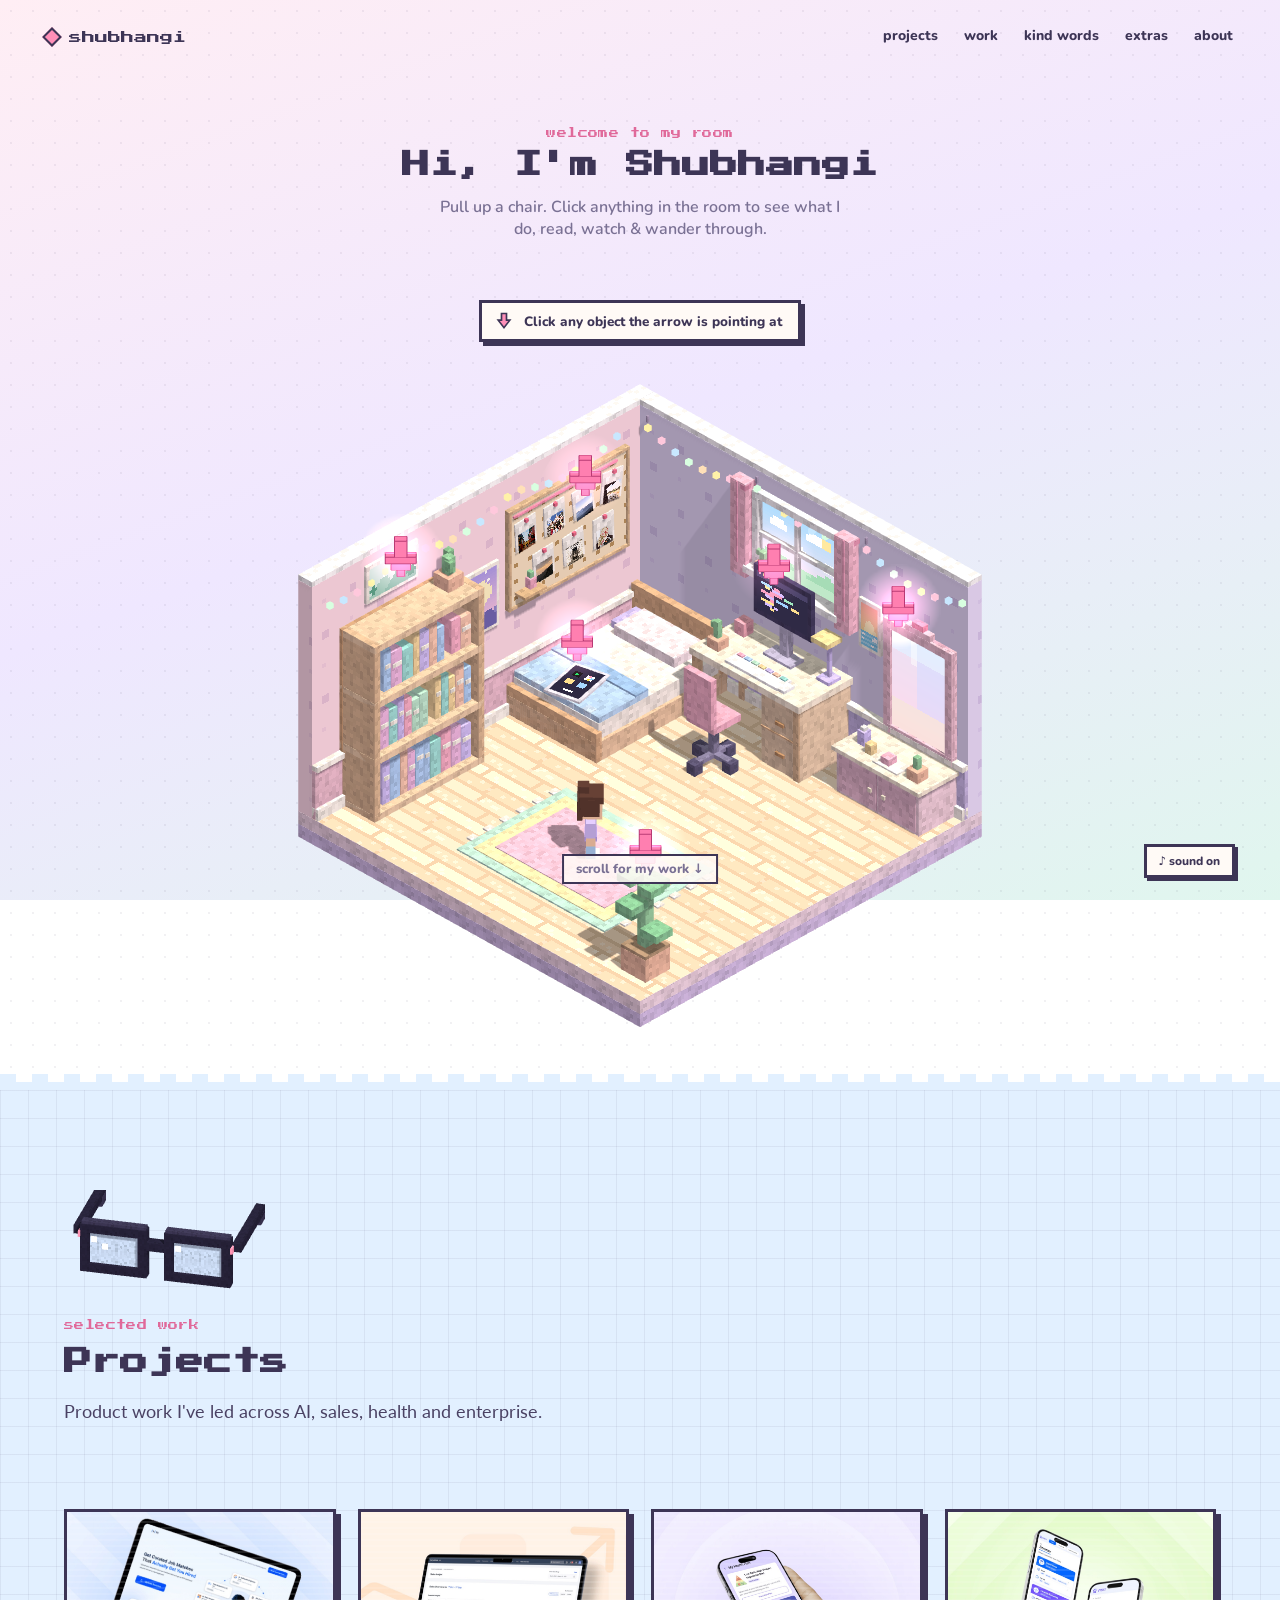
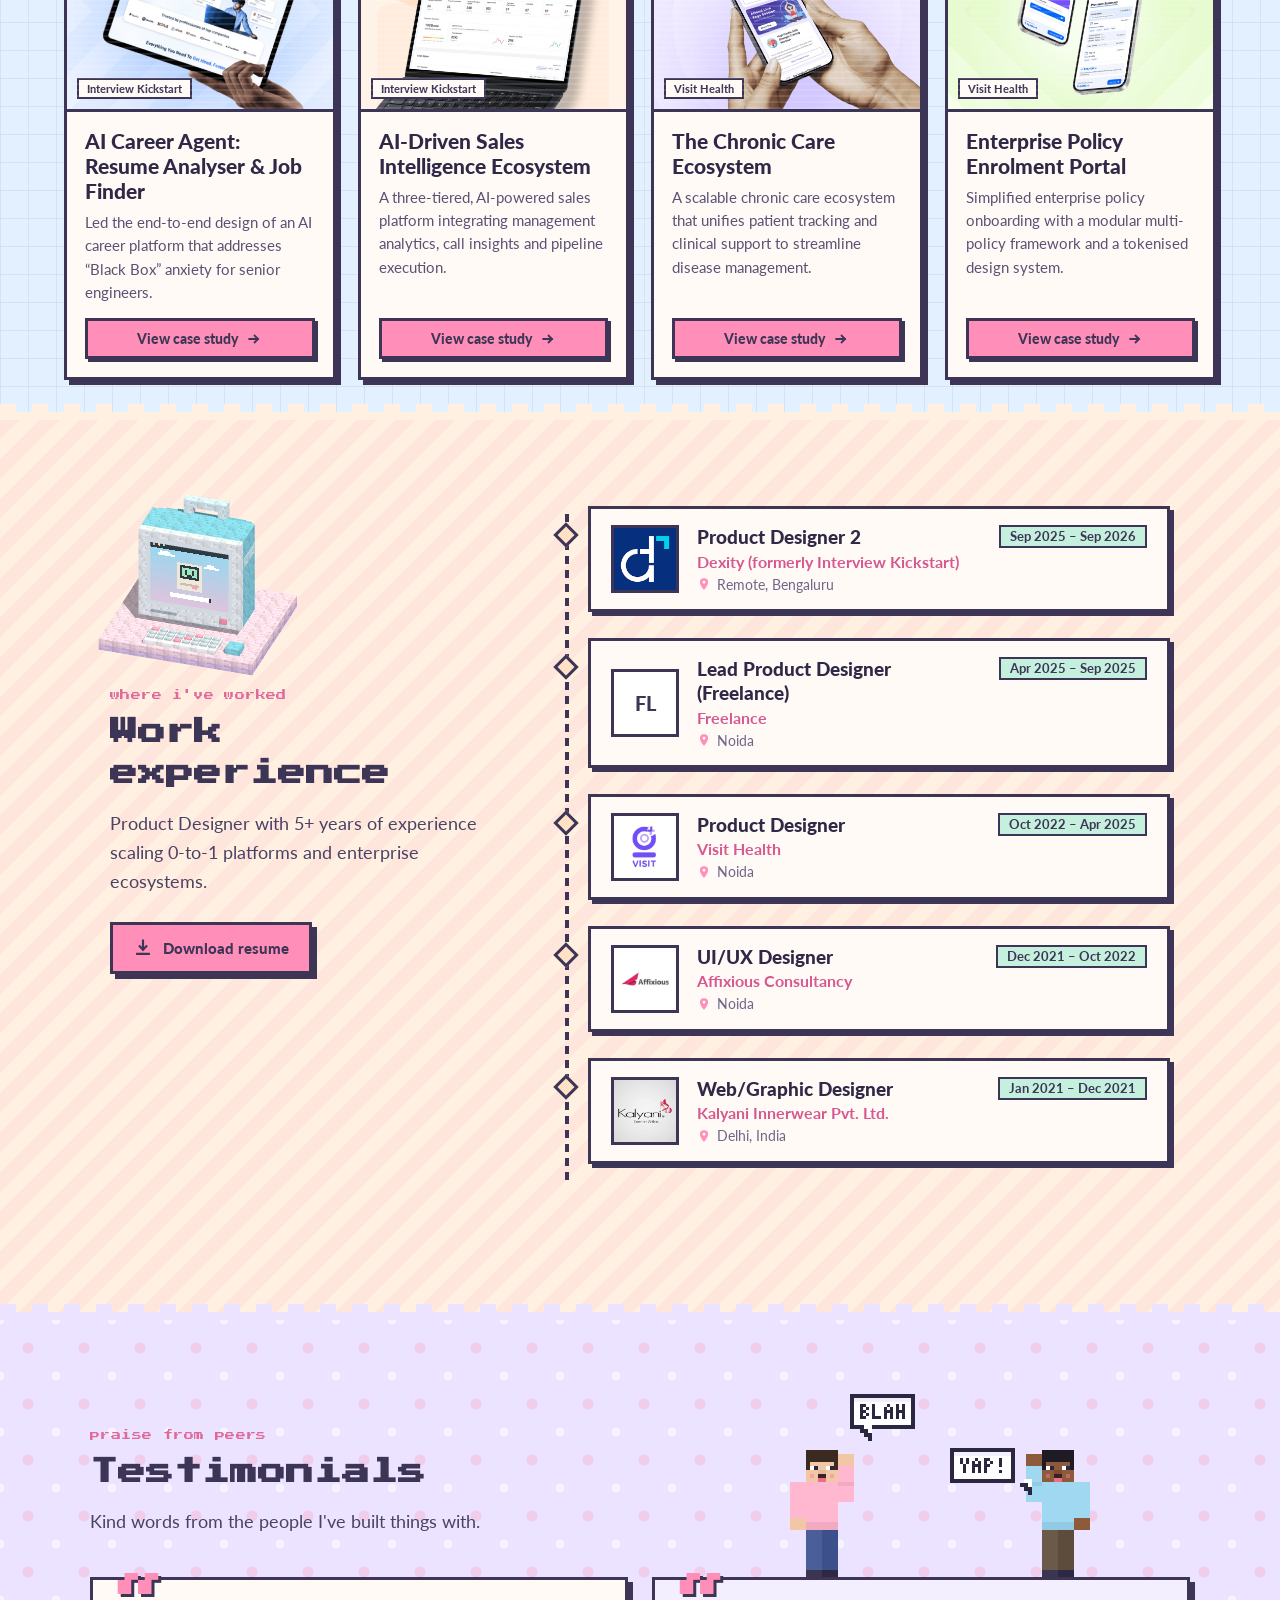
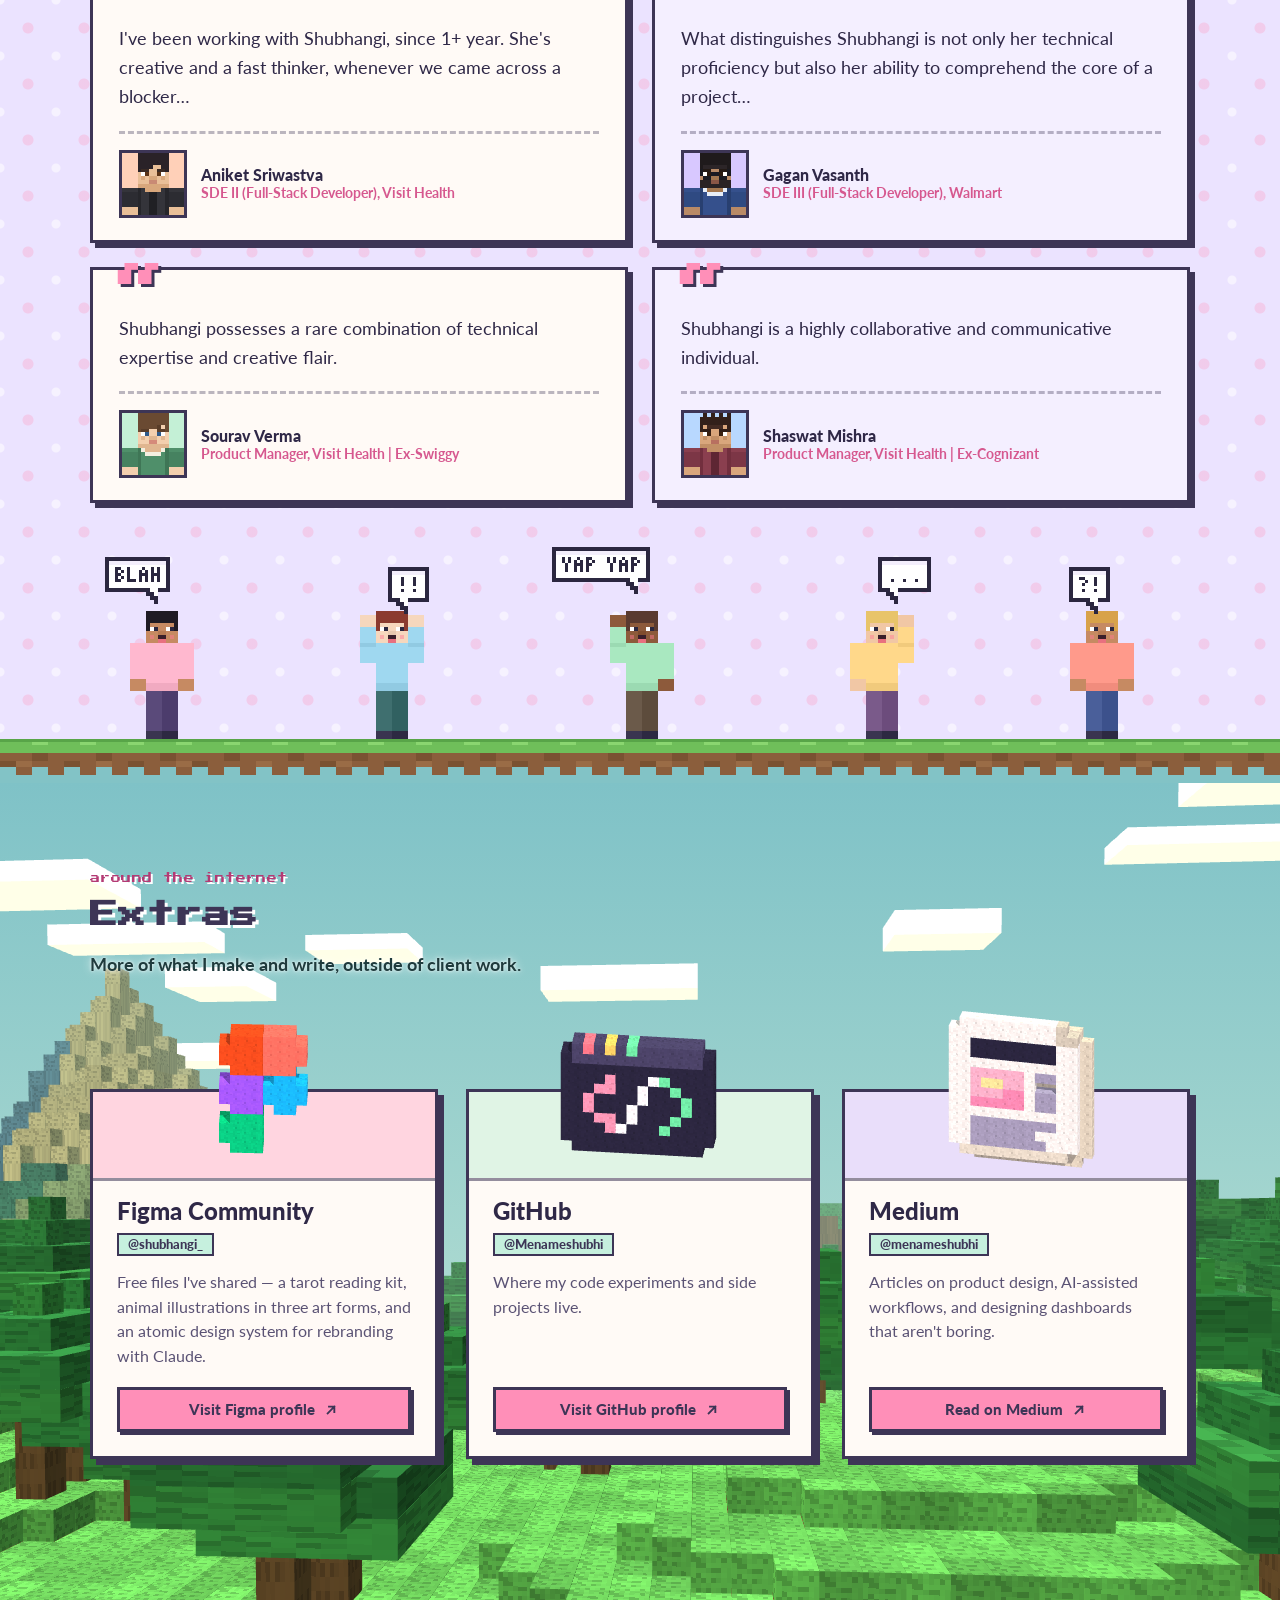
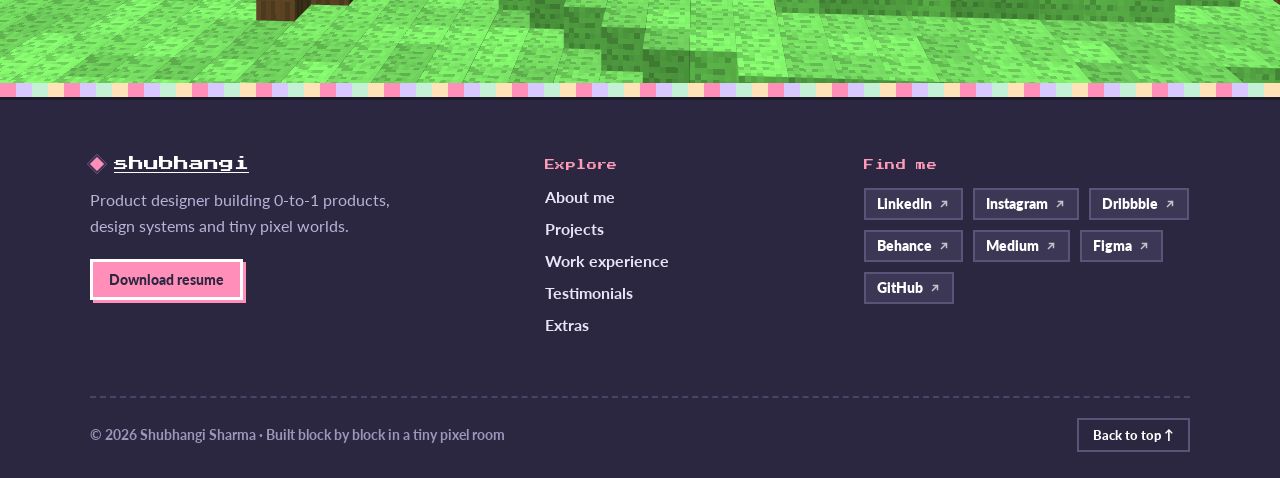
==== index.html @ 0a7a53a0 "Add interactive 3D portfolio site Minecraft-style isometric room (desk, bookshelf, mirror, iPad, peg" ====
<!doctype html>
<html lang="en">
<head>
<meta charset="utf-8">
<meta name="viewport" content="width=device-width, initial-scale=1">
<title>Shubhangi · Portfolio</title>
<link rel="preconnect" href="https://fonts.googleapis.com">
<link rel="preconnect" href="https://fonts.gstatic.com" crossorigin>
<link href="https://fonts.googleapis.com/css2?family=Lato:wght@400;700;900&family=Nunito:wght@400;600;800&family=Press+Start+2P&display=swap" rel="stylesheet">
<link rel="stylesheet" href="style.css">
</head>
<body>

<section id="hero">
  <canvas id="scene"></canvas>

  <header class="bar">
    <a class="brand" href="#hero"><span class="gem"></span>shubhangi</a>
    <nav><a href="#projects">projects</a><a href="#work">work</a><a href="#testimonials">kind words</a><a href="#extras">extras</a><a href="#hero">about</a></nav>
  </header>

  <div class="intro" id="intro">
    <p class="eyebrow">welcome to my room</p>
    <h1>Hi, I'm Shubhangi</h1>
    <p class="sub">Pull up a chair. Click anything in the room to see what I do, read, watch &amp; wander through.</p>
  </div>

  <aside class="panel" id="panel" aria-live="polite">
    <button class="back" id="back">&larr; back to room</button>
    <div id="panelBody"></div>
  </aside>

  <div class="hint" id="hint"><svg class="hint-arrow" viewBox="0 0 24 24" aria-hidden="true"><path d="M9 3h6v8h4l-7 9-7-9h4z" fill="#ff8fb8" stroke="#3d3556" stroke-width="2" stroke-linejoin="miter"/></svg>Click any object the arrow is pointing at</div>
  <a class="scroll" href="#projects">scroll for my work <span>&darr;</span></a>
  <button id="sound" class="sound" type="button" aria-label="Toggle sound">♪ sound on</button>
  <div id="bubble"></div>
  <div id="tip"></div>
</section>

<section id="projects">
  <div class="proj-wrap">
    <div class="proj-head">
      <canvas id="glasses" class="glasses" width="240" height="130" aria-label="Voxel computer glasses"></canvas>
      <p class="eyebrow">selected work</p>
      <h2>Projects</h2>
      <p class="proj-sub" id="projSub"></p>
    </div>
    <div class="proj-grid" id="projGrid"></div>
  </div>
</section>

<section id="work">
  <div class="work-grid">
    <div class="work-left">
      <canvas id="imac" class="imac" width="220" height="190" aria-label="Voxel iMac G3"></canvas>
      <p class="eyebrow">where I've worked</p>
      <h2>Work experience</h2>
      <p class="work-sum" id="workSummary"></p>
      <a class="resume-btn" id="resumeBtn" href="#" download>
        <svg viewBox="0 0 24 24" aria-hidden="true"><path d="M12 3v11m0 0 4-4m-4 4-4-4M5 19h14" fill="none" stroke="currentColor" stroke-width="2.6" stroke-linecap="square"/></svg>
        Download resume
      </a>
    </div>
    <ol class="tl" id="workList"></ol>
  </div>
</section>

<section id="testimonials">
  <div class="sec-wrap">
    <p class="eyebrow">praise from peers</p>
    <h2>Testimonials</h2>
    <p class="sec-sub" id="testiSub"></p>
    <div class="testi-grid" id="testiGrid"></div>
  </div>
</section>

<section id="extras">
  <canvas id="extrasBg" class="sec-bg" aria-hidden="true"></canvas>
  <div class="sec-wrap">
    <p class="eyebrow">around the internet</p>
    <h2>Extras</h2>
    <p class="sec-sub" id="extrasSub"></p>
    <div class="extras-grid" id="extrasGrid"></div>
  </div>
</section>

<footer id="footer" class="foot">
  <div class="foot-inner">
    <div class="foot-brand">
      <a class="brand" href="#hero"><span class="gem"></span>shubhangi</a>
      <p id="footTag"></p>
      <a class="foot-resume" id="footResume" href="#" download>Download resume</a>
    </div>
    <nav class="foot-col" aria-label="Sections">
      <h4>Explore</h4>
      <a href="#hero">About me</a><a href="#projects">Projects</a><a href="#work">Work experience</a><a href="#testimonials">Testimonials</a><a href="#extras">Extras</a>
    </nav>
    <div class="foot-col" aria-label="Social links">
      <h4>Find me</h4>
      <div class="foot-social" id="footSocial"></div>
    </div>
  </div>
  <div class="foot-bar">
    <span id="footCopy"></span>
    <button class="foot-top" id="toTop" type="button">Back to top <span aria-hidden="true">&uarr;</span></button>
  </div>
</footer>

<script src="vendor/three.min.js"></script>
<script>
  // dev-only: always fetch fresh JS/CSS while we iterate on the draft
  document.write('<script src="content.js?v=' + Date.now() + '"><\/script><script src="main.js?v=' + Date.now() + '"><\/script><script src="imac.js?v=' + Date.now() + '"><\/script><script src="projects.js?v=' + Date.now() + '"><\/script><script src="extras.js?v=' + Date.now() + '"><\/script><script src="extras-bg.js?v=' + Date.now() + '"><\/script>');
</script>
<div id="toast" class="toast" role="status"></div>
</body>
</html>
---- style.css ----
:root{
  --ink:#3d3556; --ink2:#7a7194; --card:#fffaf6;
  --pink:#ffc8dc; --lav:#dccfff; --mint:#c6f0de; --peach:#ffe2c6; --sky:#cde8ff;
  --pw:520px;
  --pix:'Press Start 2P', ui-monospace, monospace;
  --body:'Nunito', system-ui, sans-serif;
}
*{box-sizing:border-box}
html{scroll-behavior:smooth}
body{
  margin:0; font-family:var(--body); color:var(--ink);
  background:linear-gradient(160deg,#ffeef4 0%,#efe7ff 48%,#e0f6ee 100%) fixed;
}
a{color:inherit}

/* ---------- hero ---------- */
#hero{position:relative; height:100vh; min-height:620px; overflow:hidden;
  background-image:radial-gradient(rgba(61,53,86,.07) 1.5px, transparent 1.5px); background-size:22px 22px;}
#scene{position:absolute; inset:0; width:100%; height:100%; display:block; outline:none}

.bar{position:absolute; top:0; left:0; right:0; z-index:6; display:flex; justify-content:space-between; align-items:center; padding:22px 3.5vw; pointer-events:none}
.bar a{pointer-events:auto; text-decoration:none}
.brand{font-family:var(--pix); font-size:13px; display:flex; align-items:center; gap:10px}
.gem{width:14px;height:14px;background:#ff8fb8;border:2px solid var(--ink);transform:rotate(45deg);display:inline-block}
.bar nav{display:flex; gap:22px; font-weight:800; font-size:14px}
.bar nav a{padding:4px 2px; border-bottom:3px solid transparent}
.bar nav a:hover{border-color:#ff8fb8}

.intro{position:absolute; z-index:3; top:84px; left:0; right:0; text-align:center; pointer-events:none; transition:opacity .4s, transform .4s}
.intro.gone{opacity:0; transform:translateY(-14px)}
.intro h1{font-family:var(--pix); font-size:clamp(16px,2.4vw,28px); line-height:1.5; margin:6px 0 10px}
.intro .sub{margin:0 auto; max-width:460px; color:var(--ink2); font-weight:600; padding:0 20px}
.eyebrow{font-family:var(--pix); font-size:10px; letter-spacing:.04em; color:#e0699a; margin:0; text-transform:lowercase}

.hint{position:absolute; z-index:3; left:50%; bottom:64px; transform:translateX(-50%); font-weight:800; font-size:14px; background:var(--card); border:3px solid var(--ink); box-shadow:4px 4px 0 var(--ink); padding:8px 14px; display:flex; gap:10px; align-items:center; transition:opacity .4s; pointer-events:none}
.hint.gone{opacity:0}
.cursor{width:12px;height:12px;background:#ff8fb8;border:2px solid var(--ink);transform:rotate(45deg);animation:bob 1s ease-in-out infinite}
@keyframes bob{50%{transform:rotate(45deg) scale(1.25)}}
.scroll{position:absolute; z-index:3; bottom:20px; left:50%; transform:translateX(-50%); font-weight:800; font-size:13px; color:var(--ink2); text-decoration:none; white-space:nowrap}
.scroll span{display:inline-block; animation:drop 1.4s ease-in-out infinite}
@keyframes drop{50%{transform:translateY(4px)}}

#tip{position:fixed; z-index:20; pointer-events:none; font-family:var(--pix); font-size:10px; background:var(--ink); color:#fff; padding:8px 10px; opacity:0; transform:translate(14px,14px); transition:opacity .12s; white-space:nowrap}
#tip.show{opacity:1}

/* ---------- dialogue bubble ---------- */
#bubble{position:absolute; z-index:4; pointer-events:none; max-width:230px; min-height:38px; padding:9px 13px; font-weight:800; font-size:13px; line-height:1.35; text-align:center;
  background:#fffdf8; color:var(--ink); border:3px solid var(--ink); border-radius:4px; box-shadow:3px 3px 0 var(--ink);
  transform:translate(-50%,calc(-100% - 12px)) scale(.8); transform-origin:50% 100%; opacity:0; transition:opacity .2s, transform .2s}
#bubble.show{opacity:1; transform:translate(-50%,calc(-100% - 12px)) scale(1)}
#bubble::after{content:""; position:absolute; left:50%; bottom:-11px; width:12px; height:12px; background:#fffdf8; border:3px solid var(--ink); border-top:0; border-left:0; transform:translateX(-50%) rotate(45deg)}

/* ---------- panel ---------- */
.panel{
  position:absolute; z-index:5; left:3.5vw; top:84px; bottom:70px; width:var(--pw);
  background:var(--card); border:3px solid var(--ink); border-radius:6px; box-shadow:7px 7px 0 var(--ink);
  padding:22px 26px 26px; overflow:auto;
  opacity:0; transform:translateX(-36px); pointer-events:none;
  transition:opacity .35s ease, transform .45s cubic-bezier(.2,.9,.3,1);
}
.panel.open{opacity:1; transform:none; pointer-events:auto}
.back{font:800 12px var(--body); background:var(--lav); color:var(--ink); border:2px solid var(--ink); padding:6px 10px; cursor:pointer; margin-bottom:16px; box-shadow:2px 2px 0 var(--ink)}
.back:hover{background:var(--pink)}
.back:active{transform:translate(2px,2px); box-shadow:none}
.panel h2{font-family:var(--pix); font-size:17px; line-height:1.5; margin:8px 0 10px}
.panel h3{margin:0 0 2px; font-size:17px}
.lead{color:var(--ink2); font-weight:600; margin:0 0 18px}
#panelBody > *{animation:rise .5s both}
#panelBody > *:nth-child(2){animation-delay:.05s}#panelBody > *:nth-child(3){animation-delay:.1s}#panelBody > *:nth-child(4){animation-delay:.15s}
@keyframes rise{from{opacity:0; transform:translateY(10px)}}

/* timeline */
.timeline{list-style:none; margin:0; padding:0 0 0 18px; border-left:3px dashed var(--ink)}
.timeline > li{position:relative; padding:0 0 22px 14px}
.timeline > li::before{content:""; position:absolute; left:-27px; top:5px; width:12px; height:12px; background:#ff8fb8; border:2px solid var(--ink)}
.when{font-family:var(--pix); font-size:9px; color:#e0699a; margin-bottom:6px}
.where{font-weight:800; color:var(--ink2); margin-bottom:6px}
.timeline ul{margin:0; padding-left:18px; font-weight:600; line-height:1.5}

/* books */
.cards{display:grid; gap:14px}
.book{display:flex; gap:16px; align-items:stretch; background:#fff; border:3px solid var(--ink); padding:14px; box-shadow:4px 4px 0 var(--ink)}
.spine{flex:0 0 54px; min-height:92px; border:3px solid var(--ink); position:relative}
.spine::before{content:""; position:absolute; left:6px; right:6px; top:14px; height:6px; background:rgba(255,255,255,.7)}
.spine::after{content:""; position:absolute; left:6px; right:6px; top:28px; height:6px; background:rgba(255,255,255,.5)}
.book p{margin:4px 0 0; font-weight:600; color:var(--ink2); line-height:1.4}
.book .by{font-weight:800; font-size:13px}

/* watch */
.sect{font-family:var(--pix); font-size:10px; margin:20px 0 10px; color:#e0699a}
.tiles{display:grid; grid-template-columns:repeat(3,1fr); gap:12px}
.tile{border:3px solid var(--ink); background:#fff; box-shadow:3px 3px 0 var(--ink)}
.tile .art{aspect-ratio:2/3; display:flex; align-items:flex-end; padding:8px; font-family:var(--pix); font-size:8px; line-height:1.6; color:#fff; text-shadow:2px 2px 0 rgba(61,53,86,.5); background-size:100% 100%}
.tile .meta{padding:8px 10px; border-top:3px solid var(--ink); font-size:12px; font-weight:700; line-height:1.35}
.tile .meta b{display:block; font-size:13px}
.tile .meta span{color:var(--ink2); font-weight:600}

/* ipad */
.ipad{background:#2e2942; border:3px solid var(--ink); border-radius:22px; padding:12px; box-shadow:5px 5px 0 var(--ink); margin-top:6px}
.screen{border-radius:12px; overflow:hidden; background:linear-gradient(160deg,#ffd9e8,#d6c8ff 55%,#c8eeff); min-height:360px; position:relative; display:flex; flex-direction:column}
.home{padding:22px 18px; flex:1; display:flex; flex-direction:column}
.clock{font-family:var(--pix); font-size:22px; text-align:center; margin:6px 0 4px}
.date{text-align:center; font-weight:700; color:#5e5478; margin-bottom:28px; font-size:13px}
.apps{display:flex; gap:26px; justify-content:center; flex-wrap:wrap}
.app{background:none; border:0; cursor:pointer; display:flex; flex-direction:column; align-items:center; gap:8px; font:800 12px var(--body); color:var(--ink)}
.app i{width:70px; height:70px; border-radius:18px; border:3px solid var(--ink); display:block; box-shadow:3px 3px 0 rgba(61,53,86,.5); transition:transform .15s; position:relative; overflow:hidden}
.app:hover i{transform:translateY(-4px) scale(1.05)}
.ic svg{width:100%;height:100%;display:block}
.dock{margin-top:auto; align-self:center; font-size:11px; font-weight:700; color:#5e5478; padding-top:30px}
.appview{display:none; flex-direction:column; flex:1; background:#fffaf6}
.screen.in-app .home{display:none}
.screen.in-app .appview{display:flex}
.apptop{display:flex; align-items:center; gap:10px; padding:10px 12px; border-bottom:3px solid var(--ink); background:var(--lav)}
.apptop button{font:800 12px var(--body); border:2px solid var(--ink); background:#fff; padding:4px 8px; cursor:pointer}
.apptop b{font-family:var(--pix); font-size:10px}
.appview iframe{width:100%; height:352px; border:0; display:block; background:#fff}
.seg{display:flex; gap:6px; padding:10px 12px 0; flex-wrap:wrap}
.seg button{font:800 12px var(--body); border:2px solid var(--ink); background:#fff; padding:5px 10px; cursor:pointer}
.seg button.on{background:var(--pink); box-shadow:2px 2px 0 var(--ink)}
.grid{display:grid; grid-template-columns:repeat(3,1fr); gap:8px; padding:12px}
.ph{aspect-ratio:1; border:2px solid var(--ink); display:flex; align-items:flex-end; padding:5px; font-size:10px; font-weight:800; color:#fff; text-shadow:1px 1px 0 rgba(61,53,86,.6); background-size:cover; background-position:center}

/* travel */
.polas{display:grid; gap:20px}
.pola{display:grid; grid-template-columns:150px 1fr; gap:18px; align-items:start}
.pola .photo{background:#fff; border:3px solid var(--ink); padding:8px 8px 26px; box-shadow:4px 4px 0 var(--ink); transform:rotate(-3deg)}
.pola:nth-child(even) .photo{transform:rotate(3deg)}
.pola .photo div{aspect-ratio:1; border:2px solid var(--ink)}
.pola p{margin:6px 0 0; line-height:1.5; font-weight:600; color:var(--ink2)}

/* work section */
#work{min-height:100vh; display:flex; align-items:center; justify-content:center; text-align:center; padding:80px 24px}
.work-inner h2{font-family:var(--pix); font-size:24px; margin:12px 0}

/* ---------- small screens: panel becomes a bottom sheet ---------- */
@media (max-width: 860px){
  .panel{left:3vw; right:3vw; width:auto; top:auto; bottom:3vw; height:50%; transform:translateY(40px)}
  .bar nav{display:none}
  .tiles{grid-template-columns:repeat(2,1fr)}
  .pola{grid-template-columns:110px 1fr}
  .hint{bottom:56px}
}

/* ---------- projects ---------- */
.proj{display:flex; gap:0; background:#fff; border:3px solid var(--ink); box-shadow:4px 4px 0 var(--ink); overflow:hidden}
.proj-art{flex:0 0 96px; display:flex; align-items:center; justify-content:center; font-size:34px; border-right:3px solid var(--ink)}
.proj-body{padding:12px 14px}
.proj-body p{margin:8px 0 6px; font-weight:600; color:var(--ink2); line-height:1.45}
.chips{display:flex; flex-wrap:wrap; gap:6px; margin-top:6px}
.chips i{font-style:normal; font-weight:800; font-size:11px; background:var(--lav); border:2px solid var(--ink); padding:2px 8px}
.chips.big i{font-size:12px; padding:4px 10px; background:var(--peach)}
.chips.big i:nth-child(3n+2){background:var(--mint)}.chips.big i:nth-child(3n){background:var(--pink)}
.plink{display:inline-block; font-weight:800; font-size:13px; color:var(--ink); text-decoration:none; border-bottom:3px solid #ff8fb8}
.plink:hover{background:var(--pink)}

/* ---------- about me ---------- */
.about-top{display:flex; gap:18px; align-items:center; margin:4px 0 16px}
.portrait{flex:0 0 96px; height:96px; border:3px solid var(--ink); box-shadow:4px 4px 0 var(--ink); display:flex; align-items:center; justify-content:center; font-family:var(--pix); font-size:34px; color:#fff; text-shadow:3px 3px 0 rgba(61,53,86,.45)}
.role{font-weight:800; color:#e0699a; font-size:13px}
.bio{font-weight:600; line-height:1.6; margin:0 0 12px}
.facts{display:grid; grid-template-columns:1fr 1fr; gap:10px; margin-top:16px}
.facts div{background:#fff; border:3px solid var(--ink); padding:9px 12px; box-shadow:3px 3px 0 var(--ink)}
.facts b{display:block; font-size:12px; margin-bottom:2px}
.facts span{font-weight:600; color:var(--ink2); font-size:13px}

/* ---------- sound toggle + spotify bits ---------- */
.sound{position:absolute; z-index:6; right:3.5vw; bottom:18px; font:800 12px var(--body); color:var(--ink); background:var(--card); border:3px solid var(--ink); box-shadow:3px 3px 0 var(--ink); padding:6px 12px; cursor:pointer}
.sound:hover{background:var(--pink)} .sound:active{transform:translate(2px,2px); box-shadow:none} .sound.off{opacity:.65}
.apptop .mini{width:22px; height:22px; border:2px solid var(--ink); border-radius:6px; overflow:hidden; display:block} .apptop .mini svg{width:100%; height:100%; display:block}
.spot-link{display:block; text-align:center; padding:10px; font-weight:800; font-size:13px; color:var(--ink); text-decoration:none; background:#1ed760; border-top:3px solid var(--ink)}
.spot-link:hover{background:#6af09a}

.spot-card{background:linear-gradient(180deg,#2c5a3d,#121212 70%); color:#fff; text-align:center; padding:26px 18px 24px; flex:1; display:flex; flex-direction:column; align-items:center; gap:4px}
.spot-av{width:92px; height:92px; border-radius:50%; background:linear-gradient(150deg,#1ed760,#0e8f3e); border:3px solid #fff; display:flex; align-items:center; justify-content:center; font-family:var(--pix); font-size:30px; box-shadow:0 8px 24px rgba(0,0,0,.5); margin-bottom:12px}
.spot-kind{font-size:11px; font-weight:800; letter-spacing:.14em; opacity:.8}
.spot-name{font-size:26px; font-weight:800; line-height:1.15; word-break:break-all}
.spot-sub{opacity:.75; font-weight:600; font-size:13px; margin:2px 0 16px}
.spot-btn{background:#1ed760; color:#000; font-weight:800; text-decoration:none; padding:11px 22px; border-radius:999px; border:2px solid #1ed760; transition:transform .12s}
.spot-btn:hover{transform:scale(1.05); background:#4af58a}

[hidden]{display:none !important}

/* ---------- desk tabs ---------- */
.seg2{display:flex; gap:8px; margin:6px 0 18px; flex-wrap:wrap}
.seg2 button{font:800 13px var(--body); color:var(--ink); background:#fff; border:3px solid var(--ink); padding:7px 14px; cursor:pointer}
.seg2 button.on{background:var(--pink); box-shadow:3px 3px 0 var(--ink)}
.seg2 button:not(.on):hover{background:var(--lav)}

/* ---------- work experience (Lato, for easy reading) ---------- */
.xp{font-family:'Lato','Nunito',system-ui,sans-serif; color:#2f2847; -webkit-font-smoothing:antialiased}
.xp-sum{font-size:16px; line-height:1.6; font-weight:400; color:#4a4264; margin:0 0 20px; padding:12px 14px; background:var(--lav); border-left:5px solid var(--ink)}
.xp-list{list-style:none; margin:0; padding:0; display:grid; gap:16px}
.xp-job{display:flex; gap:14px; background:#fff; border:3px solid var(--ink); box-shadow:4px 4px 0 var(--ink); padding:16px}
.xp-logo{flex:0 0 46px; height:46px; border:3px solid var(--ink); display:flex; align-items:center; justify-content:center; font-weight:900; font-size:15px; letter-spacing:.02em}
.xp-main{min-width:0; flex:1}
.xp-head{display:flex; justify-content:space-between; gap:10px; align-items:flex-start; flex-wrap:wrap}
.xp .xp-head h3{font-size:18px; font-weight:900; line-height:1.25; margin:0}
.xp-date{font-size:12px; font-weight:700; background:var(--mint); border:2px solid var(--ink); padding:2px 9px; white-space:nowrap}
.xp-co{font-size:14px; font-weight:700; color:#d6588f; margin:4px 0 10px}
.xp-main ul{margin:0; padding-left:18px; font-size:15px; line-height:1.6; font-weight:400}
.xp-main li{margin-bottom:6px}
.xp-main li::marker{color:#ff8fb8}
.xp .hl{font-weight:900; background:linear-gradient(transparent 58%, #ffd6e4 58%); padding:0 2px}

/* ---------- spotify player ---------- */
.spot-card{background:linear-gradient(180deg,#2c5a3d,#121212 62%); color:#fff; padding:18px 16px 16px; flex:1; display:flex; flex-direction:column; align-items:center; text-align:center; gap:0}
.spot-chip{font-size:11px; font-weight:800; letter-spacing:.12em; background:#1ed760; color:#000; padding:4px 12px; border-radius:999px}
.spot-eq{display:flex; align-items:flex-end; gap:4px; height:34px; margin:14px 0 8px}
.spot-eq i{width:6px; height:8px; background:#1ed760; display:block; transition:height .2s}
.spot-playing .spot-eq i{animation:eq .8s ease-in-out infinite}
.spot-eq i:nth-child(2){animation-delay:.15s!important}.spot-eq i:nth-child(3){animation-delay:.3s!important}.spot-eq i:nth-child(4){animation-delay:.45s!important}.spot-eq i:nth-child(5){animation-delay:.6s!important}
@keyframes eq{0%,100%{height:6px}50%{height:32px}}
.spot-caption{font-size:14px; font-weight:800; color:#b8f5cf}
.spot-title{font-size:26px; font-weight:800; line-height:1.15; margin-top:6px}
.spot-artist{font-size:15px; font-weight:600; opacity:.75; margin-bottom:14px}
.spot-play{width:64px; height:64px; border-radius:50%; border:0; background:#1ed760; color:#000; cursor:pointer; display:flex; align-items:center; justify-content:center; transition:transform .12s, background .12s; opacity:.5}
.spot-ready .spot-play,.spot-fallback .spot-play{opacity:1}
.spot-fallback .spot-play{display:none}
.spot-play:hover{transform:scale(1.07); background:#4af58a} .spot-play:active{transform:scale(.95)}
.spot-play svg{width:30px; height:30px}
.spot-play .i-pause{display:none} .spot-playing .spot-play .i-pause{display:block} .spot-playing .spot-play .i-play{display:none}
.spot-mount{width:100%; margin:16px 0 14px; min-height:152px; border-radius:12px; overflow:hidden}
.spot-mount iframe{display:block; width:100%; border:0}
.spot-profile{display:flex; align-items:center; gap:12px; width:100%; background:rgba(255,255,255,.08); border-radius:12px; padding:10px 12px; text-align:left}
.spot-av.sm{width:40px; height:40px; font-size:16px; margin:0; border-width:2px; flex:0 0 40px; box-shadow:none}
.spot-profile .who{flex:1; min-width:0; display:flex; flex-direction:column}
.spot-profile .who b{font-size:14px; overflow:hidden; text-overflow:ellipsis}
.spot-profile .who span{font-size:12px; opacity:.7}
.spot-profile .spot-btn{font-size:12px; padding:8px 14px; white-space:nowrap}
.appview .spot-mount iframe{height:152px !important}

/* ================= spotify widget (compact, solid) ================= */
.spot-card{background:linear-gradient(160deg,#ffd9e8,#d6c8ff 55%,#c8eeff); color:var(--ink); padding:26px 18px 22px; flex:1; display:flex; flex-direction:column; align-items:stretch; gap:16px; text-align:left; position:relative}
.wd{background:#2b2740; color:#fff; border-radius:26px; padding:16px 18px 14px; box-shadow:0 10px 28px rgba(61,53,86,.35), 0 0 0 3px var(--ink)}
.wd-top{display:flex; gap:14px; align-items:center}
.wd-art{flex:0 0 78px; height:78px; border-radius:16px; background:#4b4468 center/cover no-repeat; box-shadow:0 4px 12px rgba(0,0,0,.35)}
.wd-meta{min-width:0}
.wd-repeat{display:flex; align-items:center; gap:5px; font-size:11px; font-weight:800; color:#1ed760; letter-spacing:.02em; margin-bottom:5px}
.wd-repeat svg{width:13px; height:13px; flex:0 0 13px}
.wd-title{font-size:22px; font-weight:800; line-height:1.15}
.wd-artist{font-size:15px; font-weight:700; color:#a69fc4; margin-top:2px; white-space:nowrap; overflow:hidden; text-overflow:ellipsis}
.wd-bar{height:4px; background:rgba(255,255,255,.18); border-radius:4px; margin:14px 0 4px; overflow:hidden}
.wd-bar i{display:block; height:100%; width:0; background:#fff; border-radius:4px; transition:width .4s linear}
.wd-ctrl{display:flex; align-items:center; justify-content:center; gap:30px}
.wd-ctrl button{background:none; border:0; color:#b9b2d6; cursor:pointer; width:46px; height:46px; display:flex; align-items:center; justify-content:center; border-radius:50%; transition:transform .12s, color .12s}
.wd-ctrl button:hover{color:#fff; transform:scale(1.1)} .wd-ctrl button:active{transform:scale(.92)}
.wd-ctrl svg{width:30px; height:30px}
.wd-ctrl .wd-play{color:#fff; width:54px; height:54px; opacity:.55}
.wd-ctrl .wd-play svg{width:38px; height:38px}
.spot-ready .wd-ctrl .wd-play{opacity:1}
.wd-play .i-pause{display:none} .spot-playing .wd-play .i-pause{display:block} .spot-playing .wd-play .i-play{display:none}
.spot-profile{background:#fff; color:var(--ink); border:3px solid var(--ink); border-radius:14px; box-shadow:3px 3px 0 var(--ink)}
.spot-profile .who span{opacity:.65}
/* the real embed stays on the page (it does the playing) but is hidden behind the widget */
.spot-mount{position:absolute; left:0; bottom:0; width:300px; height:152px; opacity:0; pointer-events:none; z-index:-1; margin:0; min-height:0}
.spot-fallback .spot-mount{position:static; opacity:1; pointer-events:auto; z-index:auto; width:100%; margin-top:6px}

/* ================= personal projects bits ================= */
.soon{display:inline-block; font-size:12px; font-weight:800; color:var(--ink2); background:var(--peach); border:2px dashed var(--ink); padding:2px 9px}

/* ================= work experience section (accordion) ================= */
#work{min-height:0; display:block; text-align:left; padding:90px 5vw 110px}
.work-inner{max-width:880px; margin:0 auto; font-family:'Lato','Nunito',system-ui,sans-serif}
.work-inner .eyebrow{font-family:var(--pix)}
.work-inner h2{font-family:var(--pix); font-size:clamp(20px,3vw,28px); line-height:1.4; margin:12px 0 14px}
.work-sum{font-size:18px; line-height:1.6; color:#4a4264; margin:0 0 26px; max-width:640px}
.work-bar{display:flex; justify-content:flex-end; margin-bottom:14px}
.work-all{font:900 13px 'Lato',sans-serif; color:var(--ink); background:#fff; border:3px solid var(--ink); box-shadow:3px 3px 0 var(--ink); padding:7px 14px; cursor:pointer}
.work-all:hover{background:var(--lav)} .work-all:active{transform:translate(2px,2px); box-shadow:none}
.job-list{display:grid; gap:16px}
.job{background:#fffaf6; border:3px solid var(--ink); box-shadow:5px 5px 0 var(--ink); transition:box-shadow .2s, transform .2s}
.job.open{box-shadow:7px 7px 0 #ff8fb8}
.job-head{all:unset; box-sizing:border-box; width:100%; display:flex; align-items:center; gap:16px; padding:18px 20px; cursor:pointer}
.job-head:hover{background:rgba(220,207,255,.35)}
.job-head:focus-visible{outline:3px solid #ff8fb8; outline-offset:-6px}
.job-logo{flex:0 0 52px; height:52px; border:3px solid var(--ink); display:flex; align-items:center; justify-content:center; font-weight:900; font-size:16px; color:var(--ink)}
.job-id{flex:1; min-width:0; display:flex; flex-direction:column; gap:3px}
.job-role{font-size:19px; font-weight:900; line-height:1.25; color:#2f2847}
.job-co{font-size:15px; font-weight:700; color:#d6588f}
.job-date{font-size:13px; font-weight:700; background:var(--mint); border:2px solid var(--ink); padding:3px 10px; white-space:nowrap}
.job-chev{flex:0 0 14px; height:14px; border-right:4px solid var(--ink); border-bottom:4px solid var(--ink); transform:rotate(45deg) translate(-3px,-3px); transition:transform .3s}
.job.open .job-chev{transform:rotate(-135deg) translate(-3px,-3px)}
.job-body{display:grid; grid-template-rows:0fr; transition:grid-template-rows .38s ease}
.job.open .job-body{grid-template-rows:1fr}
.job-inner{overflow:hidden}
.job-inner ul{margin:0; padding:2px 24px 22px 92px; font-size:16px; line-height:1.65; color:#2f2847}
.job-inner li{margin-bottom:8px} .job-inner li::marker{color:#ff8fb8}
.job-inner .hl{font-weight:900; background:linear-gradient(transparent 58%, #ffd6e4 58%); padding:0 2px}
@media (max-width:640px){
  .job-head{flex-wrap:wrap; gap:12px 14px; padding:16px}
  .job-id{flex:1 1 60%} .job-date{order:3; margin-left:66px} .job-chev{order:2}
  .job-inner ul{padding:0 18px 18px 34px}
}

/* ================= hobbies app ================= */
.ic .cat-ic{position:relative; display:block; width:100%; height:100%; background:#fff}
.ic .cat-ic b{position:absolute; inset:0; display:flex; align-items:center; justify-content:center; font-size:38px; font-weight:400; background:linear-gradient(150deg,#ffe9cf,#f3d7ff)}
.ic .cat-ic img{position:absolute; inset:0; width:100%; height:100%; object-fit:cover; object-position:50% 38%; background:#fff; transform:scale(1.12)}
.apptop .mini .cat-ic{display:block; position:relative; width:100%; height:100%}
.apptop .mini .cat-ic b{position:absolute; inset:0; display:flex; align-items:center; justify-content:center; font-size:13px; background:#f3e3d3}
.apptop .mini .cat-ic img{position:absolute; inset:0; width:100%; height:100%; object-fit:cover; object-position:50% 38%; background:#fff}
.hob-intro{margin:0; padding:14px 16px 4px; font-weight:700; color:var(--ink2); font-size:14px}
.hob-grid{display:grid; grid-template-columns:repeat(3,1fr); gap:10px; padding:10px 14px 16px}
.hob{margin:0; aspect-ratio:1; border:3px solid var(--ink); box-shadow:3px 3px 0 var(--ink); position:relative; background-size:cover; background-position:center; display:flex; align-items:center; justify-content:center; transition:transform .15s}
.hob:hover{transform:translateY(-3px) rotate(-1deg)}
.hob-emoji{font-size:34px}
.hob figcaption{position:absolute; left:0; right:0; bottom:0; padding:5px 6px; font-weight:800; font-size:11px; color:#fff; background:rgba(61,53,86,.78); text-align:center}

/* ---- shortened widget ---- */
.spot-card{align-items:center}
.wd{width:248px; max-width:100%; padding:14px 16px 10px; border-radius:24px}
.wd-top{display:flex; justify-content:space-between; align-items:flex-start; gap:10px}
.wd-art{flex:0 0 64px; height:64px; border-radius:14px}
.wd-repeat{flex:1; max-width:128px; margin:2px 0 0; align-items:flex-start; text-align:right; justify-content:flex-end; line-height:1.3; font-size:10.5px}
.wd-repeat svg{margin-top:1px}
.wd-title{font-size:21px; margin-top:12px}
.wd-artist{font-size:14px}
.wd-bar{margin:10px 0 2px}
.wd-ctrl{gap:22px}
.wd-ctrl button{width:40px; height:40px}
.wd-ctrl svg{width:26px; height:26px}
.wd-ctrl .wd-play{width:46px; height:46px}
.wd-ctrl .wd-play svg{width:32px; height:32px}
.spot-profile{width:248px; max-width:100%}
.spot-profile{padding:8px 10px; gap:10px}
.spot-profile .spot-btn{flex:1; text-align:center; font-size:12.5px; padding:8px 10px; overflow:hidden; text-overflow:ellipsis; white-space:nowrap}

/* ---- full-width widget + profile button ---- */
.spot-card{align-items:stretch}
.wd,.spot-profile{width:100%; max-width:none}
.wd-repeat{max-width:none; font-size:12px}
.spot-profile .spot-btn{flex:1}

/* ================= work experience: left heading + right timeline ================= */
#work{padding:110px 5vw 130px; min-height:100vh; display:block}
.work-grid{max-width:1060px; margin:0 auto; display:grid; grid-template-columns:minmax(260px,380px) 1fr; gap:64px; align-items:start; font-family:'Lato','Nunito',system-ui,sans-serif}
.work-left{position:sticky; top:110px}
.work-left h2{font-family:var(--pix); font-size:clamp(20px,2.6vw,28px); line-height:1.45; margin:12px 0 16px}
.work-left .work-sum{font-size:18px; line-height:1.6; color:#4a4264; margin:0 0 26px}
.resume-btn{display:inline-flex; align-items:center; gap:10px; font:900 15px 'Lato',sans-serif; color:var(--ink); text-decoration:none; background:#ff8fb8; border:3px solid var(--ink); box-shadow:5px 5px 0 var(--ink); padding:13px 20px; transition:transform .12s, box-shadow .12s, background .12s}
.resume-btn svg{width:20px; height:20px}
.resume-btn:hover{background:#ffa6c6; transform:translate(-2px,-2px); box-shadow:7px 7px 0 var(--ink)}
.resume-btn:active{transform:translate(3px,3px); box-shadow:2px 2px 0 var(--ink)}

.tl{list-style:none; margin:0; padding:6px 0 0 34px; position:relative}
.tl::before{content:""; position:absolute; left:11px; top:14px; bottom:10px; width:4px; background:repeating-linear-gradient(to bottom,var(--ink) 0 8px,transparent 8px 14px)}
.tl-item{position:relative; padding-bottom:26px; opacity:0; transform:translateY(18px); transition:opacity .5s, transform .5s}
.tl-item.in{opacity:1; transform:none}
.tl-dot{position:absolute; left:-31px; top:20px; width:18px; height:18px; background:#ffe2c6; border:3px solid var(--ink); transform:rotate(45deg)}
.tl-item.cur .tl-dot{background:#ff8fb8; animation:pulse 1.8s ease-in-out infinite}
@keyframes pulse{50%{box-shadow:0 0 0 6px rgba(255,143,184,.35)}}
.tl-card{background:#fffaf6; border:3px solid var(--ink); box-shadow:4px 4px 0 var(--ink); padding:16px 20px; transition:transform .15s, box-shadow .15s}
.tl-item:hover .tl-card{transform:translate(-2px,-2px); box-shadow:6px 6px 0 var(--ink)}
.tl-item.cur .tl-card{box-shadow:5px 5px 0 #ff8fb8}
.tl-date{display:inline-block; font-size:12.5px; font-weight:700; background:var(--mint); border:2px solid var(--ink); padding:2px 9px; margin-bottom:8px}
.tl-role{font-size:19px; font-weight:900; line-height:1.25; margin:0 0 3px; color:#2f2847}
.tl-co{font-size:16px; font-weight:700; color:#d6588f}
.tl-loc{display:flex; align-items:center; gap:6px; font-size:14px; font-weight:400; color:#6f6688; margin-top:5px}
.tl-loc svg{width:14px; height:14px; color:#ff8fb8; flex:0 0 14px}

@media (max-width:860px){
  .work-grid{grid-template-columns:1fr; gap:34px}
  .work-left{position:static}
}

/* ---- timeline card: logo left, text middle, date right ---- */
.tl-card{display:flex; align-items:center; gap:18px}
.tl-logo{flex:0 0 68px; width:68px; height:68px; border:3px solid var(--ink); display:flex; align-items:center; justify-content:center; font-weight:900; font-size:20px; color:var(--ink); overflow:hidden}
.tl-logo img{width:100%; height:100%; object-fit:cover; display:block}
.tl-main{flex:1; min-width:0}
.tl-date{margin:0 0 0 auto; align-self:flex-start; white-space:nowrap}
@media (max-width:640px){
  .tl-card{flex-wrap:wrap}
  .tl-logo{flex-basis:56px; width:56px; height:56px}
  .tl-date{order:3; margin:2px 0 0 74px}
}

/* ---- voxel iMac above the work heading ---- */
.imac{display:block; width:220px; height:190px; margin:-14px 0 4px -22px; pointer-events:none}
@media (max-width:860px){.imac{width:180px; height:155px; margin-left:-16px}}
.imac{margin-bottom:14px}

/* ================= projects section ================= */
#projects{padding:110px 5vw 40px}
.proj-wrap{max-width:1180px; margin:0 auto; font-family:'Lato','Nunito',system-ui,sans-serif}
.glasses{display:block; width:240px; height:130px; margin:-10px 0 0 -26px; pointer-events:none}
.proj-head .eyebrow{font-family:var(--pix)}
.proj-head h2{font-family:var(--pix); font-size:clamp(20px,2.6vw,28px); line-height:1.45; margin:12px 0 14px}
.proj-sub{font-size:18px; line-height:1.6; color:#4a4264; margin:0; max-width:560px}
.proj-grid{display:grid; grid-template-columns:repeat(4,1fr); gap:22px; margin-top:84px}
@media (max-width:1180px){.proj-grid{grid-template-columns:repeat(2,1fr)}}
@media (max-width:640px){.proj-grid{grid-template-columns:1fr; margin-top:70px} .glasses{width:200px;height:108px}}

.pcard{position:relative; display:flex; flex-direction:column; background:#fffaf6; border:3px solid var(--ink); box-shadow:5px 5px 0 var(--ink); transition:transform .18s, box-shadow .18s; outline:none}
.pcard:hover,.pcard:focus-within{transform:translate(-3px,-3px); box-shadow:8px 8px 0 #ff8fb8}
.pcard-img{position:relative; aspect-ratio:4/3; border-bottom:3px solid var(--ink); overflow:hidden; background:linear-gradient(150deg,var(--c1),var(--c2)); display:flex; align-items:center; justify-content:center}
.pcard-img img{width:100%; height:100%; object-fit:cover; display:block}
.pcard-emoji{font-size:64px; filter:drop-shadow(4px 4px 0 rgba(61,53,86,.25)); transition:transform .25s}
.pcard:hover .pcard-emoji{transform:scale(1.12) rotate(-4deg)}
.pcard-img::after{content:""; position:absolute; inset:0; background:repeating-linear-gradient(0deg,rgba(255,255,255,.12) 0 2px,transparent 2px 6px); pointer-events:none}
.pcard-tag{position:absolute; left:10px; bottom:10px; z-index:1; font-size:11px; font-weight:900; background:#fffaf6; border:2px solid var(--ink); padding:2px 8px}
.pcard-body{display:flex; flex-direction:column; gap:8px; padding:16px 18px 18px; flex:1}
.pcard-body h3{margin:0; font-size:21px; font-weight:900; line-height:1.2; color:#2f2847}
.pcard-sub{margin:0; font-size:15px; line-height:1.55; color:#5a5274; flex:1}
.pcard-btn{display:flex; align-items:center; justify-content:center; gap:8px; margin-top:6px; font-weight:900; font-size:14px; color:var(--ink); text-decoration:none; background:#ff8fb8; border:3px solid var(--ink); box-shadow:3px 3px 0 var(--ink); padding:9px 12px; transition:transform .12s, box-shadow .12s, background .12s}
.pcard-btn svg{width:16px; height:16px; transition:transform .15s}
.pcard-btn:hover{background:#ffa6c6} .pcard-btn:hover svg{transform:translateX(3px)}
.pcard-btn:active{transform:translate(2px,2px); box-shadow:1px 1px 0 var(--ink)}

/* dialogue box with outcome metrics (appears on hover / focus) */
.pbub{position:absolute; z-index:5; left:12px; right:12px; bottom:calc(100% - 34px); background:#2b2740; color:#fff; border:3px solid var(--ink); box-shadow:4px 4px 0 var(--ink); padding:12px 14px 13px; pointer-events:none;
  opacity:0; transform:translateY(10px) scale(.94); transform-origin:50% 100%; transition:opacity .2s, transform .22s cubic-bezier(.2,1.2,.4,1)}
.pbub::after{content:""; position:absolute; left:34px; bottom:-12px; width:14px; height:14px; background:#2b2740; border:3px solid var(--ink); border-top:0; border-left:0; transform:rotate(45deg)}
.pcard:hover .pbub,.pcard:focus-within .pbub{opacity:1; transform:none}
.pbub-h{font-family:var(--pix); font-size:9px; letter-spacing:.04em; color:#ff9ab8; margin-bottom:9px}
.pms{display:grid; gap:7px; margin-bottom:6px}
.pm{display:flex; align-items:baseline; gap:10px}
.pm b{font-size:24px; font-weight:900; color:#6ff0a8; min-width:58px; line-height:1}
.pm span{font-size:13px; font-weight:700; color:#e6e1f7; line-height:1.3}
.pbub ul{margin:0; padding:0; list-style:none; display:grid; gap:5px}
.pbub li{font-size:12.5px; font-weight:700; line-height:1.35; color:#e6e1f7; padding-left:16px; position:relative}
.pbub li::before{content:""; position:absolute; left:0; top:5px; width:7px; height:7px; background:#6ff0a8}

.toast{position:fixed; z-index:50; left:50%; bottom:28px; transform:translate(-50%,20px); background:var(--ink); color:#fff; font-weight:800; font-size:14px; padding:11px 18px; border:3px solid #fff; opacity:0; pointer-events:none; transition:opacity .2s, transform .25s}
.toast.show{opacity:1; transform:translate(-50%,0)}
#work{padding-top:80px}

/* ---- project image slot (photo covers the placeholder once the JPG exists) ---- */
.pcard-ph{display:flex; flex-direction:column; align-items:center; gap:8px; color:rgba(61,53,86,.55)}
.pcard-ph svg{width:64px; height:64px}
.pcard-ph em{font-style:normal; font-weight:800; font-size:12px; background:rgba(255,255,255,.65); padding:2px 8px; border:2px dashed rgba(61,53,86,.45)}
.pcard-img img{position:absolute; inset:0; z-index:0}
.pcard-img::after{z-index:1}
.pcard:hover .pcard-img img{transform:scale(1.04)}
.pcard-img img{transition:transform .3s}

/* ================= taller hero: room sits lower, rest is revealed on scroll ================= */
#hero{height:calc(100vh + 150px); min-height:770px}
.hint{top:14px; bottom:auto; z-index:7; font-size:13.5px; padding:8px 16px 8px 12px; gap:10px}
.hint-arrow{width:20px; height:20px; flex:0 0 20px; animation:hbob 1s ease-in-out infinite}
@keyframes hbob{50%{transform:translateY(3px)}}
.scroll{bottom:auto; top:calc(100vh - 46px); z-index:4; background:rgba(255,250,246,.85); border:2px solid var(--ink); padding:4px 12px}
.sound{bottom:auto; top:calc(100vh - 56px)}
.panel{bottom:auto; height:calc(100vh - 154px); max-height:none}
@media (max-width:860px){
  .hint{top:64px; font-size:12px; max-width:92vw; white-space:normal; text-align:center}
  .panel{top:50vh; bottom:auto; height:calc(50vh - 3vw)}
  .scroll{top:calc(100vh - 40px)}
}

/* ---- hint box sits just above the room; heading gets more top margin ---- */
.intro{top:128px}
.hint{top:300px}
@media (max-width:860px){ .intro{top:112px} .hint{top:330px} }

/* ================= shared section header ================= */
.sec-wrap{max-width:1100px; margin:0 auto; font-family:'Lato','Nunito',system-ui,sans-serif}
.sec-wrap .eyebrow{font-family:var(--pix)}
.sec-wrap h2{font-family:var(--pix); font-size:clamp(20px,2.6vw,28px); line-height:1.45; margin:12px 0 14px}
.sec-sub{font-size:18px; line-height:1.6; color:#4a4264; margin:0; max-width:560px}

/* ================= testimonials ================= */
#testimonials{padding:110px 5vw 40px}
.testi-grid{display:grid; grid-template-columns:repeat(2,1fr); gap:24px; margin-top:42px}
.tcard{position:relative; margin:0; background:#fffaf6; border:3px solid var(--ink); box-shadow:5px 5px 0 var(--ink); padding:30px 26px 22px; display:flex; flex-direction:column; gap:20px; transition:transform .18s, box-shadow .18s}
.tcard:nth-child(2n){background:#f4efff}
.tcard:hover{transform:translate(-3px,-3px); box-shadow:8px 8px 0 #ff8fb8}
.tq{position:absolute; top:-6px; left:18px; font-family:var(--pix); font-size:54px; line-height:1; color:#ff8fb8; text-shadow:3px 3px 0 var(--ink)}
.tcard blockquote{margin:14px 0 0; font-size:18px; line-height:1.6; font-weight:400; color:#2f2847; flex:1}
.tcard figcaption{display:flex; align-items:center; gap:14px; border-top:3px dashed rgba(61,53,86,.35); padding-top:16px}
.tav{flex:0 0 48px; height:48px; border:3px solid var(--ink); display:flex; align-items:center; justify-content:center; font-weight:900; font-size:15px; color:var(--ink)}
.tmeta{display:flex; flex-direction:column; min-width:0}
.tmeta b{font-size:16px; font-weight:900; color:#2f2847}
.tmeta span{font-size:13.5px; font-weight:700; color:#d6588f; line-height:1.35}
@media (max-width:760px){.testi-grid{grid-template-columns:1fr}}

/* ================= extras ================= */
#extras{padding:90px 5vw 140px}
.extras-grid{display:grid; grid-template-columns:repeat(3,1fr); gap:28px; margin-top:110px}
.xcard{position:relative; background:#fffaf6; border:3px solid var(--ink); box-shadow:5px 5px 0 var(--ink); padding:104px 24px 24px; display:flex; flex-direction:column; gap:8px; transition:transform .18s, box-shadow .18s}
.xcard::before{content:""; position:absolute; left:0; right:0; top:0; height:86px; background:var(--accent); border-bottom:3px solid var(--ink); opacity:.55}
.xcard:hover,.xcard:focus-within{transform:translate(-3px,-3px); box-shadow:8px 8px 0 #ff8fb8}
.xicon{position:absolute; z-index:2; left:50%; top:-96px; width:200px; height:180px; margin-left:-100px; pointer-events:none}
.xcard h3{position:relative; z-index:1; margin:0; font-size:24px; font-weight:900; color:#2f2847}
.xhandle{position:relative; z-index:1; align-self:flex-start; font-size:12.5px; font-weight:900; background:var(--mint); border:2px solid var(--ink); padding:2px 9px}
.xcard p{position:relative; z-index:1; margin:6px 0 10px; font-size:15.5px; line-height:1.6; color:#5a5274; flex:1}
.xbtn{position:relative; z-index:1; display:flex; align-items:center; justify-content:center; gap:8px; font-weight:900; font-size:14.5px; color:var(--ink); text-decoration:none; background:#ff8fb8; border:3px solid var(--ink); box-shadow:3px 3px 0 var(--ink); padding:11px 14px; transition:transform .12s, box-shadow .12s, background .12s}
.xbtn svg{width:16px; height:16px; transition:transform .15s}
.xbtn:hover{background:#ffa6c6} .xbtn:hover svg{transform:translate(2px,-2px)}
.xbtn:active{transform:translate(2px,2px); box-shadow:1px 1px 0 var(--ink)}
@media (max-width:900px){.extras-grid{grid-template-columns:1fr; gap:120px; margin-top:120px}}

/* ================= footer ================= */
.foot{position:relative; background:#2b2740; color:#e8e3f7; font-family:'Lato','Nunito',system-ui,sans-serif; padding:0 5vw 26px}
.foot::before{content:""; display:block; height:14px; margin:0 -5vw 56px; background:repeating-linear-gradient(90deg,#ff8fb8 0 16px,#d8c8ff 16px 32px,#c4f0d6 32px 48px,#ffe2b8 48px 64px); border-bottom:3px solid #1d1a2e}
.foot-inner{max-width:1100px; margin:0 auto; display:grid; grid-template-columns:1.5fr 1fr 1.2fr; gap:48px}
.foot .brand{color:#fff; font-size:15px}
.foot-brand p{margin:16px 0 20px; font-size:16px; line-height:1.6; color:#b9b2d6; max-width:340px}
.foot-resume{display:inline-block; font-weight:900; font-size:14px; color:#2b2740; background:#ff8fb8; text-decoration:none; border:3px solid #fff; box-shadow:3px 3px 0 #ff8fb8; padding:9px 16px; transition:transform .12s, box-shadow .12s}
.foot-resume:hover{transform:translate(-2px,-2px); box-shadow:5px 5px 0 #ff8fb8}
.foot-col h4{font-family:var(--pix); font-size:10px; font-weight:400; color:#ff9ab8; margin:4px 0 18px; letter-spacing:.04em}
.foot-col > a{display:block; width:fit-content; color:#e8e3f7; text-decoration:none; font-weight:700; font-size:15.5px; margin-bottom:11px; border-bottom:3px solid transparent; transition:color .12s, border-color .12s}
.foot-col > a:hover{color:#fff; border-color:#ff8fb8}
.foot-social{display:flex; flex-wrap:wrap; gap:10px}
.foot-social a{display:inline-flex; align-items:center; gap:6px; color:#fff; text-decoration:none; font-weight:800; font-size:13.5px; background:#3b3754; border:2px solid #5a5478; padding:6px 11px; transition:background .12s, border-color .12s, transform .12s}
.foot-social a svg{width:12px; height:12px; opacity:.7}
.foot-social a:hover{background:#4a4468; border-color:#ff8fb8; transform:translateY(-2px)}
.foot-bar{max-width:1100px; margin:48px auto 0; padding-top:20px; border-top:2px dashed #4a4468; display:flex; justify-content:space-between; align-items:center; gap:16px; flex-wrap:wrap; font-size:13.5px; font-weight:700; color:#9d96bb}
.foot-top{font:900 13px 'Lato',sans-serif; color:#fff; background:transparent; border:2px solid #5a5478; padding:7px 14px; cursor:pointer; transition:background .12s, border-color .12s}
.foot-top:hover{background:#3b3754; border-color:#ff8fb8}
@media (max-width:820px){.foot-inner{grid-template-columns:1fr; gap:34px}}

/* ================= a different background for every section ================= */
#hero{height:calc(100vh + 190px)}
#projects,#work,#testimonials,#extras{position:relative; background-color:var(--bg)}
/* stepped pixel "castle" edge on top of each section, in the section's own colour */
#projects::before,#work::before,#testimonials::before,#extras::before{
  content:""; position:absolute; left:0; right:0; top:-16px; height:16px; pointer-events:none;
  background:
    linear-gradient(90deg,var(--bg) 0 16px,transparent 16px 32px) 0 0/32px 8px repeat-x,
    linear-gradient(var(--bg),var(--bg)) 0 8px/100% 8px no-repeat}

/* projects — sky blue "blueprint" graph paper */
#projects{--bg:#e2f0ff; background-image:
  linear-gradient(rgba(61,53,86,.07) 1px,transparent 1px),
  linear-gradient(90deg,rgba(61,53,86,.07) 1px,transparent 1px); background-size:28px 28px}
/* work — warm peach with soft diagonal stripes */
#work{--bg:#fff0e1; background-image:repeating-linear-gradient(135deg,rgba(255,143,184,.10) 0 14px,transparent 14px 28px)}
/* testimonials — lavender polka dots */
#testimonials{--bg:#ebe3ff; background-image:
  radial-gradient(circle,rgba(255,143,184,.28) 5px,transparent 6px),
  radial-gradient(circle,rgba(255,255,255,.55) 4px,transparent 5px); background-size:56px 56px; background-position:0 0,28px 28px}
/* extras — mint pixel checkerboard */
#extras{--bg:#d8f3e5; background-image:conic-gradient(rgba(61,53,86,.055) 25%,transparent 0 50%,rgba(61,53,86,.055) 0 75%,transparent 0); background-size:48px 48px}
/* the section copy sits on its own colour now, so soften the page-wide gradient behind them */
#projects,#work,#testimonials,#extras{box-shadow:inset 0 0 0 1px rgba(255,255,255,0)}

/* ---- extras: Minecraft-style voxel landscape behind the section ---- */
.sec-bg{position:absolute; inset:0; width:100%; height:100%; z-index:0; pointer-events:none; display:block}
#extras{--bg:#82c3c6; background-image:none; background:linear-gradient(180deg,#7fc2c7 0%,#a9d8d0 55%,#cfe8d8 100%); min-height:900px; padding-bottom:180px}
#extras .sec-wrap{position:relative; z-index:1}
#extras .eyebrow{color:#fff; text-shadow:2px 2px 0 var(--ink)}
#extras h2{color:#fff; text-shadow:4px 4px 0 var(--ink)}
#extras .sec-sub{color:#1f3b3d; font-weight:700}
#extras .xcard{box-shadow:6px 6px 0 var(--ink)}
#extras .sec-sub{text-shadow:0 0 10px rgba(255,255,255,.85),0 0 3px rgba(255,255,255,.9)}
#extras .eyebrow{color:#b43a74; text-shadow:2px 2px 0 #fff}
#extras h2{color:var(--ink); text-shadow:3px 3px 0 #fff}

/* ================= case-study page ================= */
body.case{background:#f6f0ff; font-family:'Lato','Nunito',system-ui,sans-serif; color:#2f2847}
.cs-bar{position:sticky; top:0; z-index:20; display:flex; justify-content:space-between; align-items:center; padding:16px 5vw; background:rgba(246,240,255,.9); backdrop-filter:blur(6px); border-bottom:3px solid var(--ink)}
.cs-bar a{text-decoration:none}
.cs-bar nav{display:flex; gap:22px; font-weight:800; font-size:14px}
.cs-bar nav a{border-bottom:3px solid transparent; padding:2px 0} .cs-bar nav a:hover{border-color:#ff8fb8}
.cs-hero{padding:56px 5vw 90px; background:linear-gradient(150deg,var(--c1,#ffd0b8),var(--c2,#ffb8cf)); border-bottom:3px solid var(--ink); position:relative}
.cs-hero::after{content:""; position:absolute; inset:0; background:repeating-linear-gradient(0deg,rgba(255,255,255,.12) 0 2px,transparent 2px 6px); pointer-events:none}
.cs-hero-in{position:relative; z-index:1; max-width:1100px; margin:0 auto}
.cs-back{display:inline-block; font-weight:900; font-size:14px; color:var(--ink); text-decoration:none; background:#fffaf6; border:3px solid var(--ink); box-shadow:3px 3px 0 var(--ink); padding:7px 14px; margin-bottom:34px; transition:transform .12s, box-shadow .12s}
.cs-back:hover{transform:translate(-2px,-2px); box-shadow:5px 5px 0 var(--ink)}
.cs-hero .eyebrow{font-family:var(--pix); color:#fff; text-shadow:2px 2px 0 var(--ink)}
.cs-hero h1{font-family:var(--pix); font-size:clamp(24px,4.4vw,46px); line-height:1.35; margin:14px 0 18px; color:var(--ink); text-shadow:4px 4px 0 rgba(255,255,255,.75)}
.cs-lead{font-size:clamp(17px,1.7vw,21px); line-height:1.6; max-width:720px; margin:0 0 34px; font-weight:700; color:#2f2847}
.cs-meta{display:grid; grid-template-columns:repeat(auto-fit,minmax(190px,1fr)); gap:14px}
.cs-m{background:#fffaf6; border:3px solid var(--ink); box-shadow:4px 4px 0 var(--ink); padding:12px 15px; display:flex; flex-direction:column; gap:4px}
.cs-m b{font-family:var(--pix); font-weight:400; font-size:9px; color:#d6588f}
.cs-m span{font-size:15px; font-weight:700; line-height:1.4}
.todo-inline{color:#8b83a6; font-style:italic; font-weight:400!important}

.cs-cover{position:relative; max-width:1100px; margin:-50px auto 0; aspect-ratio:16/9; border:3px solid var(--ink); box-shadow:8px 8px 0 var(--ink); background:linear-gradient(150deg,var(--c1),var(--c2)); overflow:hidden; display:flex; align-items:center; justify-content:center; width:calc(100% - 10vw); z-index:2}
.cs-ph,.cs-shot .cs-ph{display:flex; flex-direction:column; align-items:center; gap:8px; color:rgba(61,53,86,.55)}
.cs-ph svg{width:64px; height:64px}
.cs-ph em{font-style:normal; font-weight:800; font-size:12px; background:rgba(255,255,255,.65); padding:2px 8px; border:2px dashed rgba(61,53,86,.45)}
.cs-cover img,.cs-shot img{position:absolute; inset:0; width:100%; height:100%; object-fit:cover; display:block}

.cs-body{max-width:1100px; margin:70px auto 0; padding:0 5vw; display:grid; grid-template-columns:210px 1fr; gap:56px; align-items:start; box-sizing:content-box}
.cs-toc{position:sticky; top:100px; display:flex; flex-direction:column; gap:4px}
.cs-toc h4{font-family:var(--pix); font-weight:400; font-size:9px; color:#d6588f; margin:0 0 12px}
.cs-toc a{display:flex; gap:10px; align-items:center; text-decoration:none; font-weight:800; font-size:15px; color:#6f6688; padding:7px 10px; border-left:4px solid transparent; transition:all .15s}
.cs-toc a i{font-style:normal; font-family:var(--pix); font-size:8px; color:#b9b2d6}
.cs-toc a:hover{color:var(--ink)} .cs-toc a.on{color:var(--ink); border-color:#ff8fb8; background:rgba(255,143,184,.15)}
.cs-sections{max-width:760px}
.cs-sec{padding-bottom:56px; scroll-margin-top:90px}
.cs-num{font-family:var(--pix); font-size:10px; color:#ff8fb8; margin:0 0 8px}
.cs-sec h2{font-family:var(--pix); font-size:clamp(15px,2vw,20px); line-height:1.5; margin:0 0 20px}
.cs-sec p{font-size:18px; line-height:1.75; margin:0 0 16px}
.cs-sec .todo{font-size:15.5px; line-height:1.6; color:#6f6688; background:#fff4e6; border:3px dashed #d9a86a; padding:14px 16px; position:relative}
.cs-sec .todo span{display:inline-block; font-family:var(--pix); font-size:8px; color:#fff; background:#d9894a; padding:3px 6px; margin-right:10px; vertical-align:middle}
.cs-steps{list-style:none; margin:0; padding:0; display:grid; gap:14px}
.cs-steps li{display:flex; gap:16px; background:#fffaf6; border:3px solid var(--ink); box-shadow:4px 4px 0 var(--ink); padding:16px 18px}
.cs-step{flex:0 0 38px; height:38px; background:#ffd6e4; border:3px solid var(--ink); display:flex; align-items:center; justify-content:center; font-family:var(--pix); font-size:12px}
.cs-steps h3{margin:0 0 4px; font-size:18px; font-weight:900}
.cs-steps p{margin:0; font-size:16px; line-height:1.6; color:#5a5274}
.cs-gallery{display:grid; grid-template-columns:repeat(3,1fr); gap:14px; margin-top:22px}
.cs-shot{position:relative; margin:0; aspect-ratio:4/5; border:3px solid var(--ink); box-shadow:4px 4px 0 var(--ink); background:linear-gradient(150deg,#f0e8ff,#e0f2ff); display:flex; align-items:center; justify-content:center; overflow:hidden}
.cs-shot .cs-ph svg{width:44px; height:44px}
.cs-shot .cs-ph em{font-size:10.5px}
.cs-metrics{display:grid; grid-template-columns:repeat(auto-fit,minmax(190px,1fr)); gap:14px; margin-bottom:18px}
.cs-metric{background:#2b2740; color:#fff; border:3px solid var(--ink); box-shadow:4px 4px 0 #ff8fb8; padding:18px}
.cs-metric b{display:block; font-size:44px; font-weight:900; color:#6ff0a8; line-height:1}
.cs-metric span{display:block; margin-top:8px; font-weight:700; font-size:15px; color:#e6e1f7}
.cs-notes{margin:0; padding:0; list-style:none; display:grid; gap:10px}
.cs-notes li{font-size:17px; line-height:1.55; font-weight:700; padding-left:22px; position:relative}
.cs-notes li::before{content:""; position:absolute; left:0; top:8px; width:10px; height:10px; background:#6ff0a8; border:2px solid var(--ink)}

.cs-next{max-width:1100px; margin:20px auto 0; padding:50px 5vw 90px; box-sizing:content-box}
.cs-next .eyebrow{font-family:var(--pix); margin-bottom:16px}
.cs-next-card{display:flex; align-items:center; gap:22px; text-decoration:none; color:var(--ink); background:#fffaf6; border:3px solid var(--ink); box-shadow:6px 6px 0 var(--ink); padding:18px; transition:transform .15s, box-shadow .15s}
.cs-next-card:hover{transform:translate(-3px,-3px); box-shadow:9px 9px 0 #ff8fb8}
.cs-next-art{flex:0 0 96px; height:96px; border:3px solid var(--ink); background:linear-gradient(150deg,var(--c1),var(--c2)); display:flex; align-items:center; justify-content:center; font-size:44px}
.cs-next-txt{flex:1; display:flex; flex-direction:column; gap:4px; min-width:0}
.cs-next-txt b{font-size:24px; font-weight:900}
.cs-next-txt span{font-size:15px; color:#5a5274; line-height:1.5}
.cs-next-go{font-weight:900; font-size:15px; background:#ff8fb8; border:3px solid var(--ink); padding:9px 16px; white-space:nowrap}
.cs-pick{display:flex; flex-wrap:wrap; gap:12px; margin-top:24px}
.cs-pick a{font-weight:900; color:var(--ink); text-decoration:none; background:#fffaf6; border:3px solid var(--ink); box-shadow:3px 3px 0 var(--ink); padding:10px 16px}
@media (max-width:860px){
  .cs-body{grid-template-columns:1fr; gap:0}
  .cs-toc{display:none}
  .cs-gallery{grid-template-columns:1fr 1fr}
  .cs-next-card{flex-wrap:wrap} .cs-next-go{width:100%; text-align:center}
}

/* ---- bookshelf panel: real covers ---- */
.book2{display:flex; gap:16px; background:#fff; border:3px solid var(--ink); box-shadow:4px 4px 0 var(--ink); padding:14px; transition:transform .15s, box-shadow .15s}
.book2:hover{transform:translate(-2px,-2px); box-shadow:6px 6px 0 #ff8fb8}
.bcover{flex:0 0 92px; aspect-ratio:2/3; border:3px solid var(--ink); box-shadow:3px 3px 0 rgba(61,53,86,.35); overflow:hidden; position:relative}
.bcover img{width:100%; height:100%; object-fit:cover; display:block}
.binfo{min-width:0}
.binfo h3{margin:0 0 3px; font-size:18px; line-height:1.25}
.binfo .by{font-weight:800; font-size:13px; color:#d6588f; margin-bottom:6px}
.binfo p{margin:0 0 8px; font-weight:600; font-size:14px; line-height:1.5; color:var(--ink2)}

/* ---- travel polaroids with real photos ---- */
.pola{grid-template-columns:160px 1fr}
.pola .photo .pimg{aspect-ratio:3/4; background-size:cover; background-position:center; border:2px solid var(--ink)}

/* ---- hobbies: clean photo grid, caption on hover, click to enlarge ---- */
.hob{background-color:#e9e2f7; background-size:cover; background-position:center 35%; cursor:zoom-in; overflow:hidden; outline:none}
.hob figcaption{transform:translateY(101%); transition:transform .2s}
.hob:hover figcaption,.hob:focus-visible figcaption{transform:none}
.hob:focus-visible{box-shadow:3px 3px 0 #ff8fb8}
#lightbox{position:fixed; inset:0; z-index:100; background:rgba(43,39,64,.82); display:flex; flex-direction:column; align-items:center; justify-content:center; gap:14px; padding:24px; opacity:0; pointer-events:none; transition:opacity .2s; cursor:zoom-out}
#lightbox.show{opacity:1; pointer-events:auto}
#lightbox img{max-width:min(92vw,720px); max-height:80vh; border:4px solid #fff; box-shadow:8px 8px 0 #ff8fb8; background:#fff}
#lightbox p{margin:0; color:#fff; font-family:var(--pix); font-size:12px}
#lightbox button{position:absolute; top:18px; right:22px; background:#fffaf6; border:3px solid var(--ink); font:900 26px/1 var(--body); width:44px; height:44px; cursor:pointer}

/* ---- desk: passion project cards with real screenshots ---- */
.proj2{background:#fff; border:3px solid var(--ink); box-shadow:4px 4px 0 var(--ink); overflow:hidden}
.p2-main{aspect-ratio:16/9; background-size:cover; background-position:center; border-bottom:3px solid var(--ink); cursor:zoom-in}
.p2-thumbs{display:grid; grid-template-columns:repeat(3,1fr); gap:0; border-bottom:3px solid var(--ink)}
.p2-thumbs button{aspect-ratio:16/9; border:0; border-right:3px solid var(--ink); background-size:cover; background-position:center; cursor:zoom-in; padding:0; opacity:.92; transition:opacity .15s, transform .15s}
.p2-thumbs button:last-child{border-right:0}
.p2-thumbs button:hover{opacity:1; transform:scale(1.04)}
.p2-body{padding:14px 16px 16px}
.p2-body h3{margin:0 0 2px; font-size:19px}
.p2-sub{font-weight:800; font-size:13px; color:#d6588f; margin-bottom:6px}
.p2-body p{margin:8px 0 8px; font-weight:600; font-size:14px; line-height:1.5; color:var(--ink2)}

.cs-ext{display:inline-block; margin:-14px 0 28px; font-weight:900; font-size:14px; color:var(--ink); text-decoration:none; background:#ff8fb8; border:3px solid var(--ink); box-shadow:3px 3px 0 var(--ink); padding:9px 16px; transition:transform .12s, box-shadow .12s}
.cs-ext:hover{transform:translate(-2px,-2px); box-shadow:5px 5px 0 var(--ink)}

/* ---- testimonials: static pixel-art crowd of "yapping" Minecraft-style figures ---- */
#testimonials{
  padding-bottom:280px;
  background-image:url(img/yappers-strip.svg), url(img/yappers-pair.svg),
    radial-gradient(circle,rgba(255,143,184,.28) 5px,transparent 6px),
    radial-gradient(circle,rgba(255,255,255,.55) 4px,transparent 5px);
  background-repeat:repeat-x, no-repeat, repeat, repeat;
  background-size:1600px 250px, 480px 250px, 56px 56px, 56px 56px;
  background-position:center bottom, calc(50% + 300px) 52px, 0 0, 28px 28px;
  image-rendering:pixelated;
}
@media (max-width:1180px){#testimonials{background-size:1600px 250px, 0 0, 56px 56px, 56px 56px}}
@media (max-width:760px){#testimonials{padding-bottom:250px; background-size:1100px 172px, 0 0, 56px 56px, 56px 56px}}

/* ---- testimonial profile pictures (square, pixel-art placeholders) ---- */
.tav{position:relative; flex:0 0 68px; width:68px; height:68px; overflow:hidden}
.tav b{position:absolute; inset:0; display:flex; align-items:center; justify-content:center; font-weight:900; font-size:16px}
.tav img{position:absolute; inset:0; width:100%; height:100%; object-fit:cover; image-rendering:pixelated; display:block}

.tl-logo{background:#fff!important}
.tl-logo img{object-fit:contain}
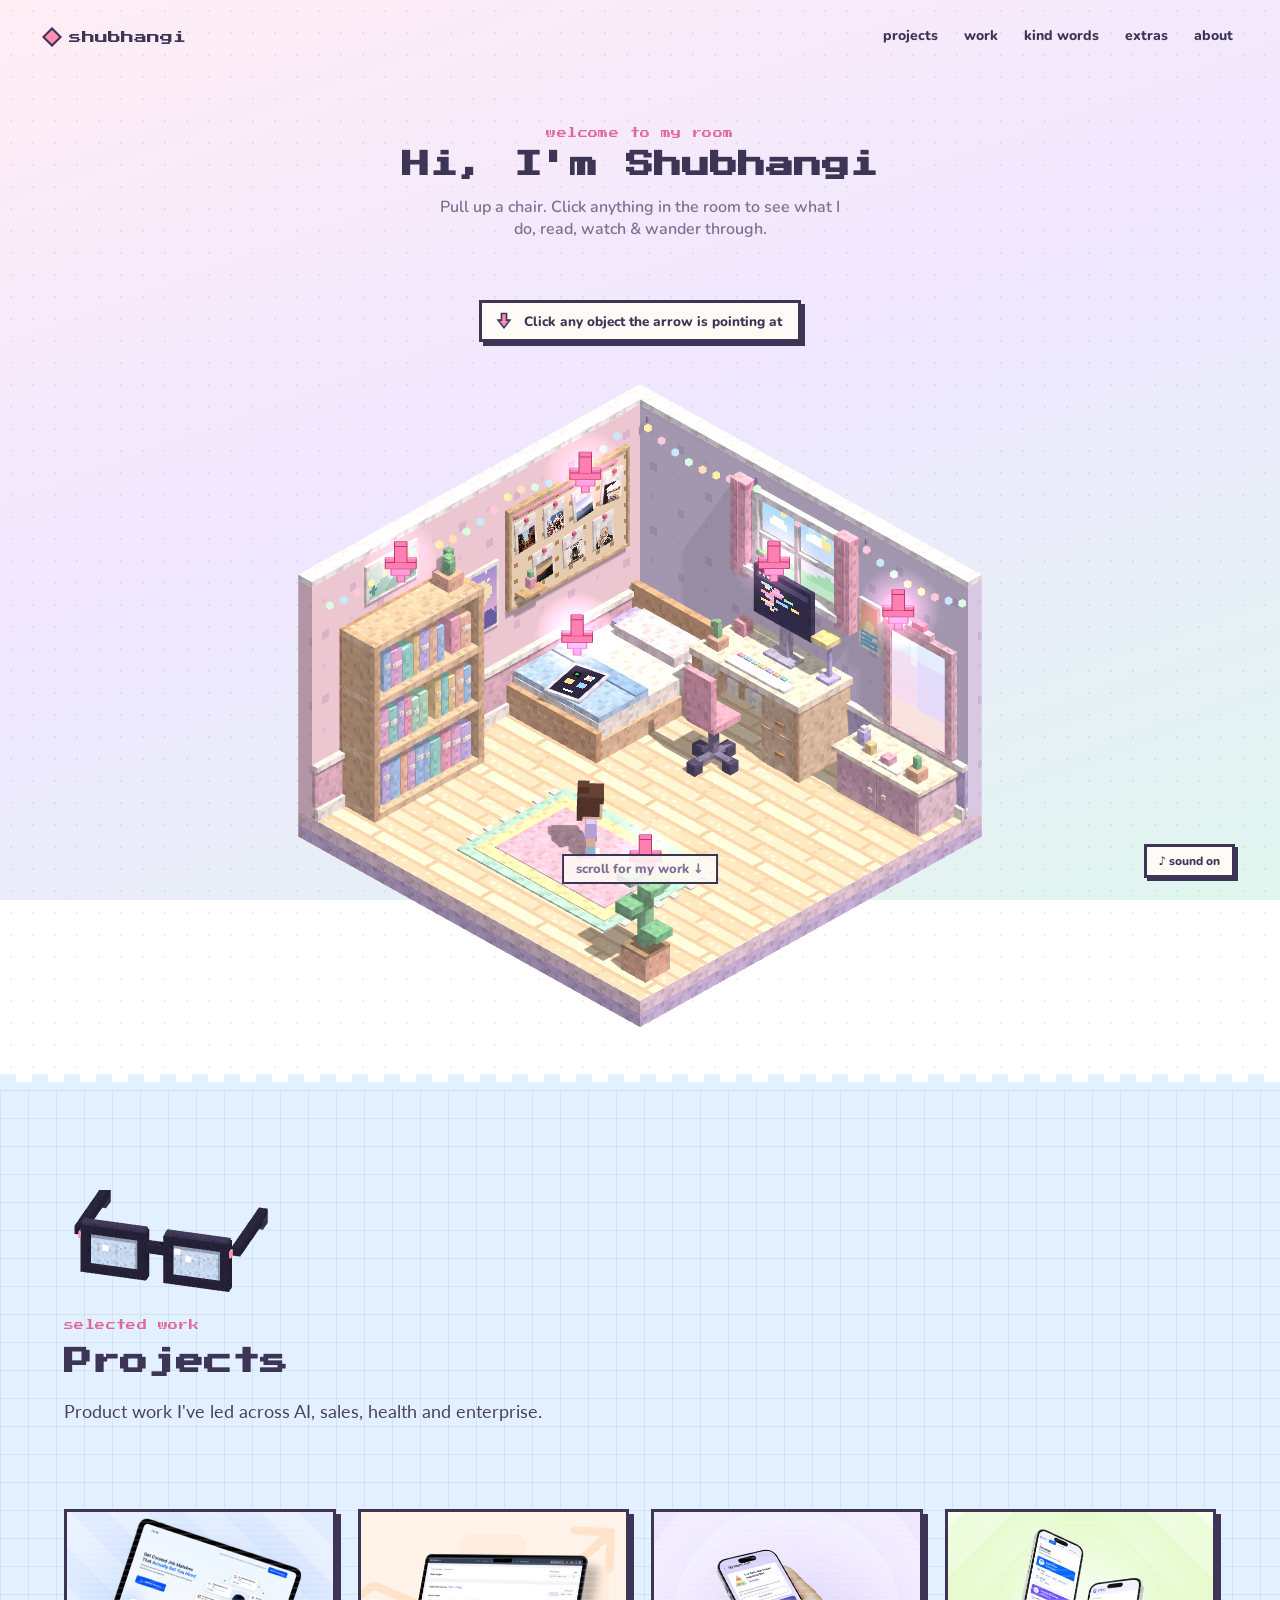
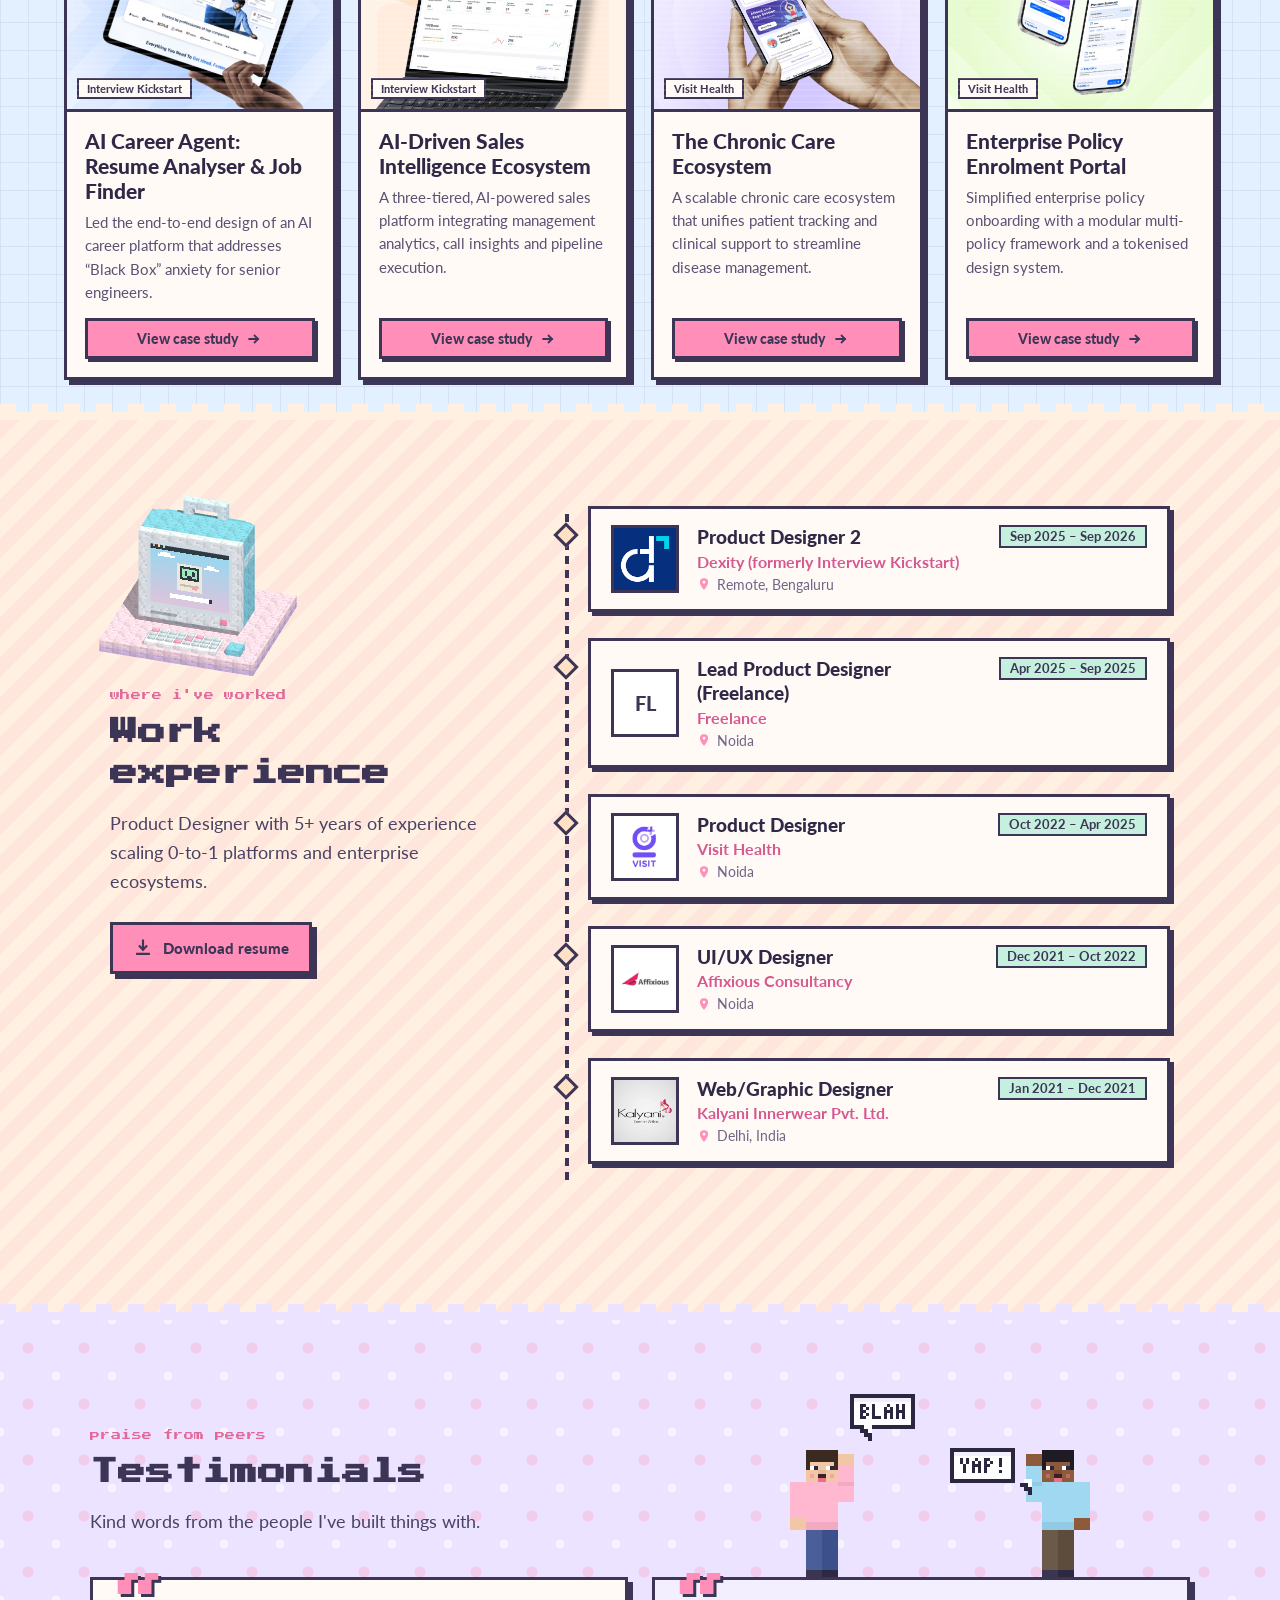
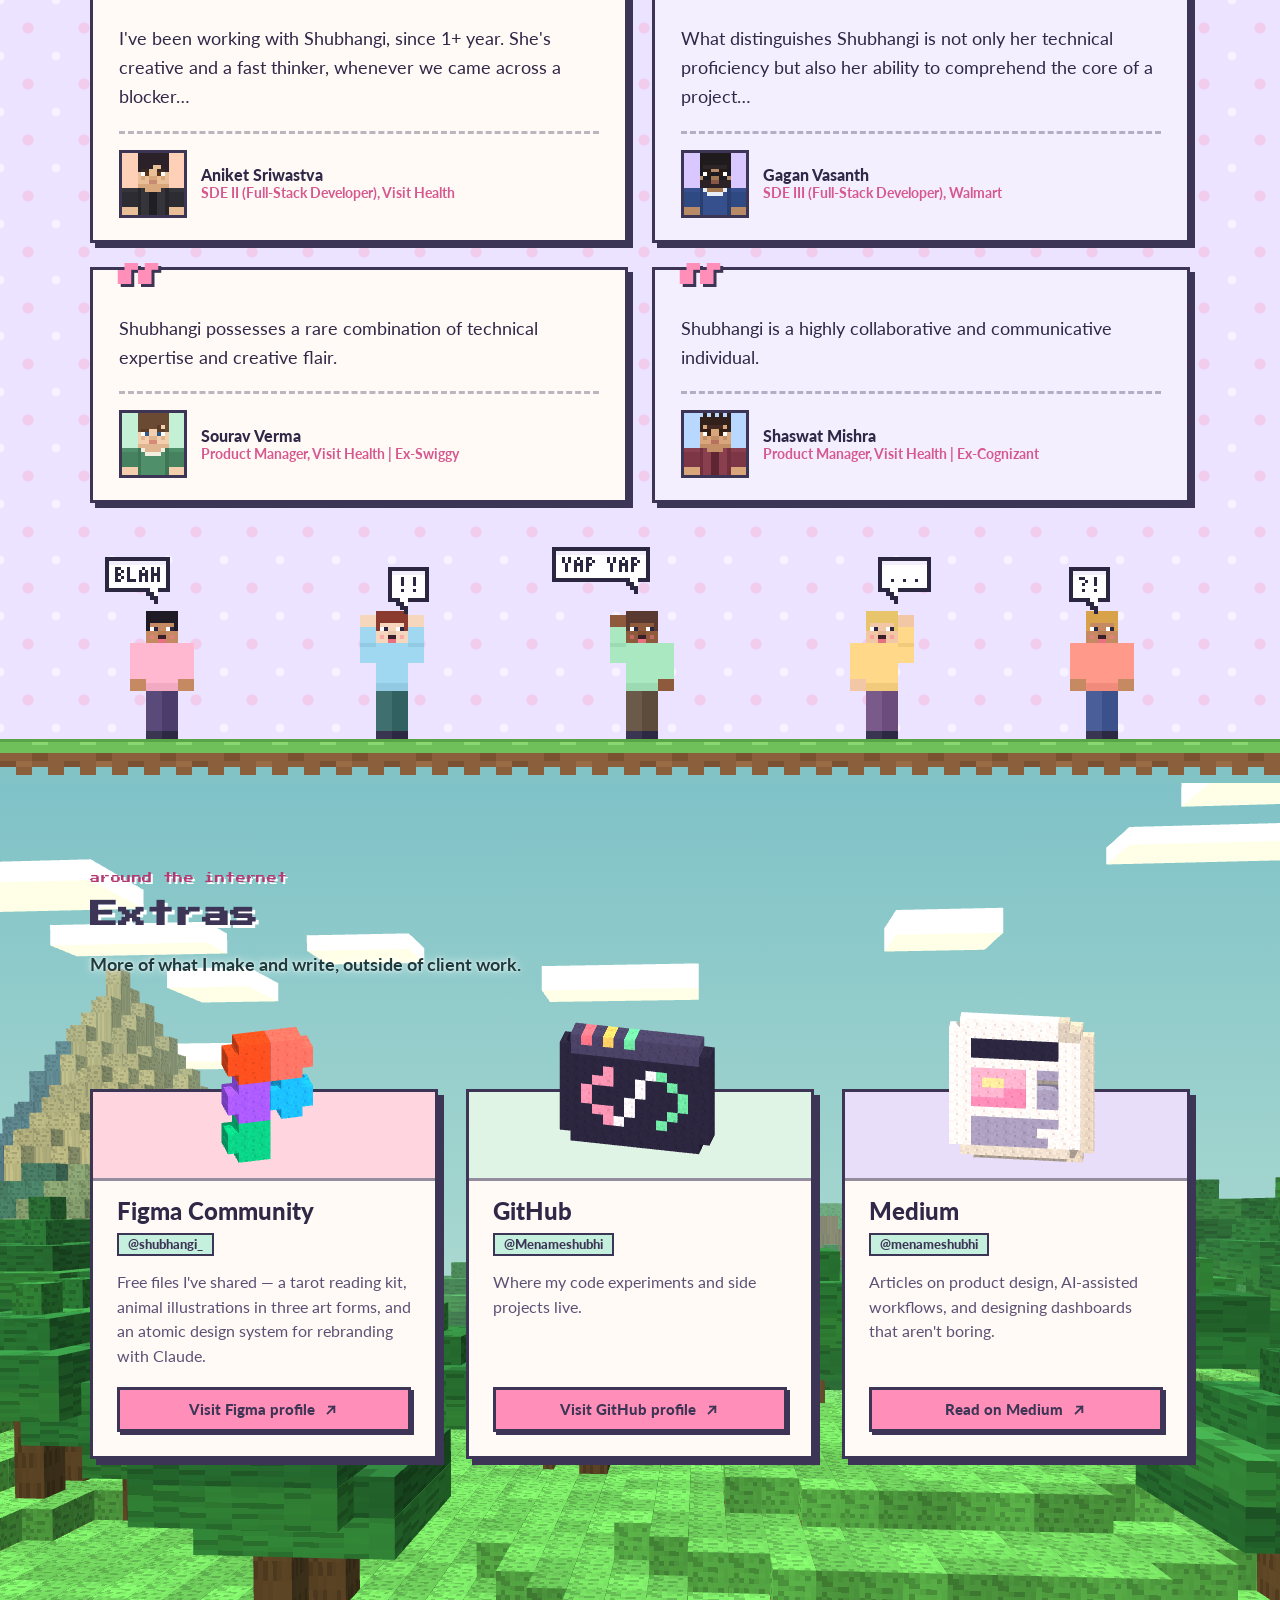
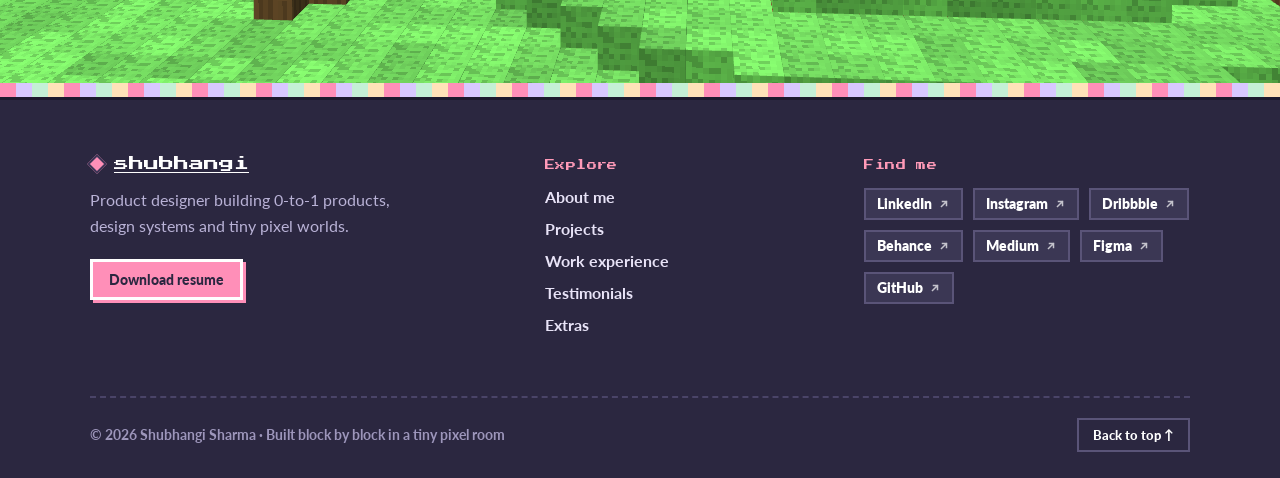
==== commit 5e93eff7: "Add cloud-with-sunglasses favicon Minecraft-style pixel-art favicon (SVG, 32px PNG, .ico, 180px appl" ====
--- a/index.html
+++ b/index.html
@@ -4,6 +4,10 @@
 <meta charset="utf-8">
 <meta name="viewport" content="width=device-width, initial-scale=1">
 <title>Shubhangi · Portfolio</title>
+<link rel="icon" href="favicon.svg" type="image/svg+xml">
+<link rel="icon" href="favicon-32.png" sizes="32x32" type="image/png">
+<link rel="icon" href="favicon.ico" sizes="any">
+<link rel="apple-touch-icon" href="apple-touch-icon.png">
 <link rel="preconnect" href="https://fonts.googleapis.com">
 <link rel="preconnect" href="https://fonts.gstatic.com" crossorigin>
 <link href="https://fonts.googleapis.com/css2?family=Lato:wght@400;700;900&family=Nunito:wght@400;600;800&family=Press+Start+2P&display=swap" rel="stylesheet">
